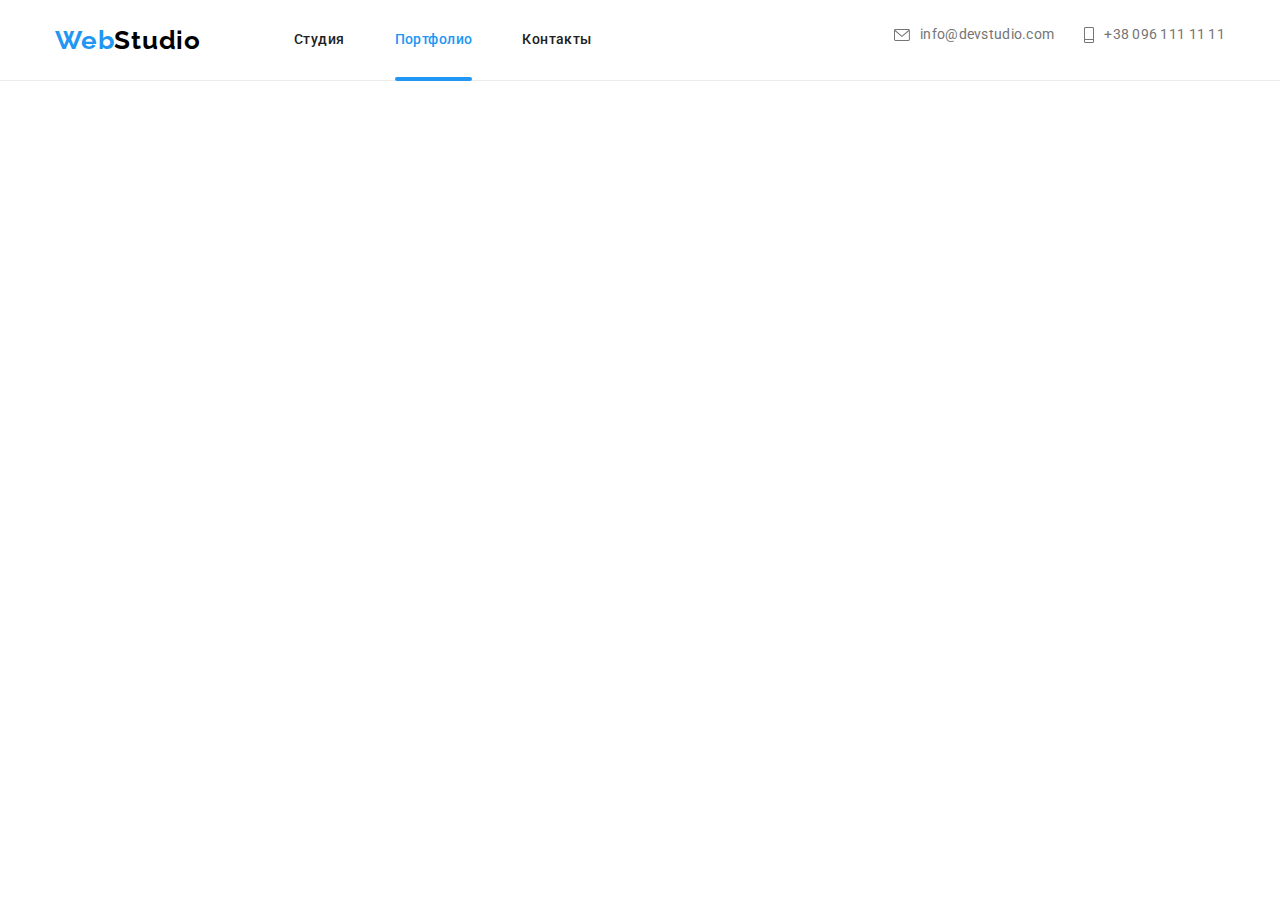
==== portfolio.html @ d338bcd3 "Домашнє завдання 8" ====
<!DOCTYPE html>
<html lang="ru">
<head>
    <meta charset="UTF-8">
    <meta http-equiv="X-UA-Compatible" content="IE=edge">
    <meta name="viewport" content="width=device-width, initial-scale=1.0">
    <title>Document</title>
    <link rel="preconnect" href="https://fonts.googleapis.com">
    <link rel="preconnect" href="https://fonts.gstatic.com" crossorigin>
    <link href="https://fonts.googleapis.com/css2?family=Raleway:wght@700&family=Roboto:wght@500;700;900&display=swap"
        rel="stylesheet">
    <link rel="stylesheet" href="https://cdn.jsdelivr.net/npm/modern-normalize@1.1.0/modern-normalize.min.css">
    <link rel="stylesheet" href="./css/main.min.css">
</head>

<body>
    <header class="site-header">
        <div class="site-header__container container">
                <a href="./index.html" class="logo link" lang="en"><span class="web-logo">Web</span>Studio</a>

                <button class="menu-button" js-open-menu>
                    <svg class="menu-button__icon">
                        <use href="./images/icons.svg#icon-menu-burger"></use>
                    </svg>
                </button>
                
                <nav>
                    <ul class="site-nav list">
                        <li class="site-nav__item"><a class="site-nav__link link" href="./index.html">Студия</a></li>
                        <li class="site-nav__item"><a class="site-nav__link link site-nav__link--current" href="./portfolio.html">Портфолио</a></li>
                        <li class="site-nav__item"><a class="site-nav__link link" href="">Контакты</a></li>
                    </ul>
                </nav>
                
                <ul class="site-contact list">
                    <li class="site-contact__item">
                        <a class="site-contact__link link" href="mailto:">
                            <svg class="site-contact__icon">
                                <use href="./images/icons.svg#icon-mail"></use>
                            </svg>
                            info@devstudio.com
                        </a>
                    </li>
                    <li class="site-contact__item">
                        <a class="site-contact__link link" href="tel:">
                            <svg class="site-contact__icon icon-phone">
                                <use href="./images/icons.svg#icon-phone"></use>
                            </svg>
                            +38 096 111 11 11
                        </a>
                    </li>
                </ul>
        </div>

        <div class="mobile-menu" js-menu-container>
            <div class="mobile-menu__container container">
                <button class="mobile-menu__btn" js-close-menu>
                    <svg class="mobile-menu__btn-icon">
                        <use href="./images/icons.svg#icon-cross"></use>
                    </svg>
                </button>

                <ul class="list mobile-menu__nav">
                    <li class="item mobile-menu__nav-item"><a class="link mobile-menu__nav-link" href="./index.html">Студія</a></li>
                    <li class="item mobile-menu__nav-item"><a class="link mobile-menu__nav-link" href="./portfolio.html">Портфоліо</a></li>
                    <li class="item mobile-menu__nav-item"><a class="link mobile-menu__nav-link" href="">Контакти</a></li>
                </ul>

                <ul class="list mobile-menu__contact">
                    <li class="mobile-menu__contact-item"><a class="mobile-menu__contact-curent link" href="tel:+38 096 111 11 11">+38 096 111 11 11</a></li>
                    <li class="mobile-menu__contact-item"><a class="mobile-menu__contact-link link" href="mailto:info@devstudio.com">info@devstudio.com</a></li>
                </ul>

                <ul class="social-list list">
                    <li class="social-list__item"><a class="link social-list__link" href="">Instagram</a></li>
                    <li class="social-list__item"><a class="link social-list__link" href="">Twitter</a></li>
                    <li class="social-list__item"><a class="link social-list__link" href="">Facebook</a></li>
                    <li class="social-list__item"><a class="link social-list__link" href="">Linkedin</a></li>
                </ul>
            </div>
        </div>
    </header>

    <!-- <main>
        <section class="portfolio">
            <div class="container">
                <h1 hidden>Портфолио</h1>
    
                <ul class="filter portfolio__filter list">
                    <li class="filter__item"><button class="filter__button filter--current">Все</button></li>
    
                    <li class="filter__item"><button class="filter__button">Веб-сайт</button></li>
    
                    <li class="filter__item"><button class="filter__button">Приложение</button></li>
    
                    <li class="filter__item"><button class="filter__button">Дизайн</button></li>
    
                    <li class="filter__item"><button class="filter__button">Маркетинг</button></li>
                </ul>
    
                <ul class="card-set list">
                    <li class="card-set__item">
                        <a class="card-set__link link" href="">
                            <div class="hidden-content">
                                <img class="card-set__image" src="./images/portfolio-website-img.jpg" alt="ноутбук" width="370">
                                <div class="overlay-content">
                                    <p class="hidden-content__text">Ресурс предлагает комплексные предложения с разным уровнем функционала и сервисов. Все это позволит посетителю получить исчерпывающие сведения о компании или частном лице.</p>
                                </div>
                            </div>
                        
                            <div class="portfolio__container">
                                <h2 class="card-set__title">Технокряк<span lang="en"></span></h2>
        
                                <p class="card-set__description">Веб-сайт</p>
                            </div>
                        </a>
                    </li>
    
                    <li class="card-set__item">
                        <a class="card-set__link link" href="">
                            <div class="hidden-content">
                                <img class="card-set__image" src="./images/portfolio-poster-img.jpg" alt="баскетбольный постер" width="370">
                                <div class="overlay-content">
                                    <p class="hidden-content__text">Ресурс предлагает комплексные предложения с разным уровнем функционала и сервисов. Все это позволит посетителю получить исчерпывающие сведения о компании или частном лице.</p>
                                </div>
                            </div>
                        
                            <div class="portfolio__container">
                                <h2 class="card-set__title">Постер <span lang="en">New Orlean vs Golden Star</span></h2>
        
                                <p class="card-set__description">Дизайн</p>
                            </div>
                        </a>
                    </li>
    
                    <li class="card-set__item">
                        <a class="card-set__link link" href="">
                            <div class="hidden-content">
                                <img class="card-set__image" src="./images/portfolio-fishposter-img.jpg" alt="рыбный постер" width="370">
                                <div class="overlay-content">
                                    <p class="hidden-content__text">Ресурс предлагает комплексные предложения с разным уровнем функционала и сервисов. Все это позволит посетителю получить исчерпывающие сведения о компании или частном лице.</p>
                                </div>
                            </div>
                        
                            <div class="portfolio__container">
                                <h2 class="card-set__title">Ресторан <span lang="en">Seafood</span></h2>
        
                                <p class="card-set__description">Приложение</p>
                            </div>
                        </a>
                    </li>
    
                    <li class="card-set__item">
                        <a class="card-set__link link" href="">
                            <div class="hidden-content">
                                <img class="card-set__image" src="./images/portfolio-earphones-img.jpg" alt="наушники" width="370">
                                <div class="overlay-content">
                                    <p class="hidden-content__text">Ресурс предлагает комплексные предложения с разным уровнем функционала и сервисов. Все это позволит посетителю получить исчерпывающие сведения о компании или частном лице.</p>
                                </div>
                            </div>
                        
                            <div class="portfolio__container">
                                <h2 class="card-set__title">Проект <span lang="en">Prime</span></h2>
        
                                <p class="card-set__description">Маркетинг</p>
                            </div>
                        </a>
                    </li>
    
                    <li class="card-set__item">
                        <a class="card-set__link link" href="">
                            <div class="hidden-content">
                                <img class="card-set__image" src="./images/portfolio-box-img.jpg" alt="коробки" width="370">
                                <div class="overlay-content">
                                    <p class="hidden-content__text">Ресурс предлагает комплексные предложения с разным уровнем функционала и сервисов. Все это позволит посетителю получить исчерпывающие сведения о компании или частном лице.</p>
                                </div>
                            </div>
                        
                            <div class="portfolio__container">
                                <h2 class="card-set__title">Проект <span lang="en">Boxes</span></h2>
        
                                <p class="card-set__description">Приложение</p>
                            </div>
                        </a>
                    </li>
    
                    <li class="card-set__item">
                        <a class="card-set__link link" href="">
                            <div class="hidden-content">
                                <img class="card-set__image" src="./images/portfolio-website-pc-img.jpg" alt="персональный компьютер" width="370">
                                <div class="overlay-content">
                                    <p class="hidden-content__text">Ресурс предлагает комплексные предложения с разным уровнем функционала и сервисов. Все это позволит посетителю получить исчерпывающие сведения о компании или частном лице.</p>
                                </div>
                            </div>
                        
                            <div class="portfolio__container">
                                <h2 class="card-set__title"><span lang="en">Inspiration has no Borders</span></h2>
        
                                <p class="card-set__description">Веб-сайт</p>
                            </div>
                        </a>
                    </li>
    
                    <li class="card-set__item">
                        <a class="card-set__link link" href="">
                            <div class="hidden-content">
                                <img class="card-set__image" src="./images/portfolio-magazine-img.jpg" alt="журнал" width="370">
                                <div class="overlay-content">
                                    <p class="hidden-content__text">Ресурс предлагает комплексные предложения с разным уровнем функционала и сервисов. Все это позволит посетителю получить исчерпывающие сведения о компании или частном лице.</p>
                                </div>
                            </div>
                        
                            <div class="portfolio__container">
                                <h2 class="card-set__title">Издание <span lang="en">Limited Edition</span></h2>
        
                                <p class="card-set__description">Дизайн</p>
                            </div>
                        </a>
                    </li>
    
                    <li class="card-set__item">
                        <a class="card-set__link link" href="">
                            <div class="hidden-content">
                                <img class="card-set__image" src="./images/portfolio-tag-img.jpg" alt="бирка" width="370">
                                <div class="overlay-content">
                                    <p class="hidden-content__text">Ресурс предлагает комплексные предложения с разным уровнем функционала и сервисов. Все это позволит посетителю получить исчерпывающие сведения о компании или частном лице.</p>
                                </div>
                            </div>
                        
                            <div class="portfolio__container">
                                <h2 class="card-set__title">Технокряк<span lang="en"></span></h2>
        
                                <p class="card-set__description">Маркетингт</p>
                            </div>
                        </a>
                    </li>
                    <li class="card-set__item">
                        <a class="card-set__link link" href="">
                            <div class="hidden-content">
                                <img class="card-set__image" src="./images/portfolio-laptop-img.jpg" alt="ноутбук" width="370">
                                <div class="overlay-content">
                                    <p class="hidden-content__text">Ресурс предлагает комплексные предложения с разным уровнем функционала и сервисов. Все это позволит посетителю получить исчерпывающие сведения о компании или частном лице.</p>
                                </div>
                            </div>
                        
                            <div class="portfolio__container">
                                <h2 class="card-set__title">Технокряк<span lang="en"></span></h2>
        
                                <p class="card-set__description">Приложение</p>
                            </div>
                        </a>
                    </li>
                </ul>
            </div>
        </section>
    </main> -->

    <!-- <footer class="site-footer">
        <div class="container">
            <div class="address-container">
                <a href="index.html" class="logo link" lang="en"><span class="web-logo">Web</span>Studio</a>
                
                <address>
                    <p class="address-container__text">г. Киев, пр-т Леси Украинки, 26</p>
                    <ul class="list">
                        <li class="address-container__item item"><a class="address-container__link link" href="mailto:" lang="en">info@example.com</a></li>
                        <li class="address-container__item item"><a class="address-container__link link" href="tel:">+38 099 111 11 11</a></li>
                    </ul>
                </address>
            </div>

            <div class="social-container">
                <p class="social-container__text">Присоединяйтесь</p>

                <ul class="social-container__list list">
                    <li class="social-container__item">
                        <a href="" class="social-container__link">
                            <svg class="social-container__icon">
                                <use href="./images/icons.svg#icon-instagram"></use>
                            </svg>
                        </a>
                    </li>

                    <li class="social-container__item">
                        <a href="" class="social-container__link">
                            <svg class="social-container__icon">
                                <use href="./images/icons.svg#icon-twitter"></use>
                            </svg>
                        </a>
                    </li>

                    <li class="social-container__item">
                        <a href="" class="social-container__link">
                            <svg class="social-container__icon">
                                <use href="./images/icons.svg#icon-facebook"></use>
                            </svg>
                        </a>
                    </li>

                    <li class="social-container__item">
                        <a href="" class="social-container__link">
                            <svg class="social-container__icon">
                                <use href="./images/icons.svg#icon-linkedin"></use>
                            </svg>
                        </a>
                    </li>
                </ul>
            </div>

            <div class="subscribe">
                <p class="subscribe__text">Подпишитесь на рассылку</p>

                <form class="subscribe__form">
                    <input class="subscribe__field input-field" type="email" placeholder="E-mail">

                    <button type="submit" class="subscribe__button btn">
                        Подпишитесь
                    </button>
                </form>
            </div>
        </div>
    </footer> -->

    <script src="./js/mobile-menu.js"></script>
</body>
</html>
---- css/main.min.css ----
:root{--primery-text-color: #212121;--secondary-text-color: #ffffff;--accent-color: #2196f3;--secondary-accent-color: #188ce8;--logo-black-color: #000000;--header-border-color: #ececec;--secondary-bg-color: #2f303a;--contact-color: #757575;--footer-contact-color: rgba(255, 255, 255, 0.6);--elements-bg-color: rgba(255, 255, 255, 0.1);--input-border-color: rgba(255, 255, 255, 0.3);--backdrop-color: rgba(0, 0, 0, 0.2);--button-border-color: rgba(0, 0, 0, 0.1);--modal-input-border-color: rgba(33, 33, 33, 0.2);--secondary-section-bg-color: #f5f4fa;--semi-transparent-bg: rgba(47, 48, 58, 0.8);--hidden-content-bg-color: rgba(33, 150, 243, 0.9);--icon-color: #afb1b8}body{box-sizing:border-box;font-size:14px;line-height:1.14;font-family:"Roboto",sans-serif;color:var(--primery-text-color)}h1,h2,h3,h4,h5,h6,p,ul,li{margin:0;padding:0}.list{list-style-type:none}.link{text-decoration:none}.container{width:480px;margin:0 auto;padding-right:15px;padding-left:15px}@media screen and (max-width: 479px){.container{width:100%}}@media screen and (min-width: 768px){.container{width:768px}}@media screen and (min-width: 1200px){.container{width:1200px}}.btn{display:block;padding:10px 32px;font-family:"Robot",sans-serif;font-weight:700;color:var(--secondary-text-color);font-size:16px;line-height:1.87;letter-spacing:.06em;background-color:var(--accent-color);border:none;border-radius:4px;cursor:pointer}.btn:hover,.btn:focus{background-color:var(--secondary-accent-color);box-shadow:0px 4px 4px var(--elements-bg-color)}.mobile-menu{position:fixed;top:0;left:0;z-index:100;width:100%;height:100%;background-color:var(--secondary-text-color);opacity:0;visibility:none;pointer-events:none;transition:opacity 250ms cubic-bezier(0.4, 0, 0.2, 1),visibility 250ms cubic-bezier(0.4, 0, 0.2, 1)}.mobile-menu.is-open{opacity:1;visibility:visible;pointer-events:auto}.mobile-menu__container{width:480px;position:relative}@media screen and (max-width: 479px){.mobile-menu__container{width:100%}}.mobile-menu__nav{margin-left:25px;padding-top:48px}.mobile-menu__nav-item:not(:last-child){margin-bottom:32px}.mobile-menu__contact{margin-top:auto;margin-left:25px;margin-bottom:64px}.mobile-menu__contact-item:first-child{margin-bottom:32px;font-size:34px;line-height:1.17}.mobile-menu__contact-curent{color:var(--accent-color)}.mobile-menu__contact-link{color:var(--contact-color);font-size:28px;line-height:1.17}.mobile-menu__btn{position:absolute;top:10px;right:15px;margin-left:auto;border:none;background-color:rgba(0,0,0,0);padding:0;line-height:0}.mobile-menu__btn-icon{width:40px;height:40px}.mobile-menu__btn-icon:hover,.mobile-menu__btn-icon:focus{fill:var(--accent-color)}@media screen and (min-width: 768px){.mobile-menu{display:none}}.mobile-menu__nav{margin-bottom:302px}.mobile-menu__nav-link{display:inline-block;color:var(--primery-text-color)}.mobile-menu__nav-link{font-size:40px;line-height:1.17}.mobile-menu__nav-link:hover,.mobile-menu__nav-link:focus{color:var(--accent-color)}.social-list{display:flex;margin-left:25px}.social-list__item:not(:last-of-type){padding-right:10px;border-right:1px solid var(--modal-input-border-color)}.social-list__item:not(:first-of-type){padding-left:10px}.social-list__link{color:var(--accent-color);font-size:18px;line-height:1.22}.site-header{border-bottom:solid 1px var(--header-border-color);position:relative}.site-header__container{display:flex;align-items:center}.menu-button{margin-left:auto;border:none;background-color:rgba(0,0,0,0);padding:0;line-height:0}.menu-button__icon{width:40px;height:40px}@media screen and (min-width: 768px){.menu-button{display:none}}.logo{margin-right:88px;padding-top:24px;padding-bottom:24px;font-family:"Raleway",sans-serif;color:var(--logo-black-color);font-weight:700;font-size:26px;line-height:1.19;letter-spacing:.03em}.web-logo{color:var(--accent-color)}@media screen and (min-width: 1200px){.logo{margin-right:93px}}.site-nav{display:none}@media screen and (min-width: 768px){.site-nav{display:flex}.site-nav__link{position:relative;display:inline-block;padding-top:32px;padding-bottom:32px;color:var(--primery-text-color);font-weight:500;font-size:14px;line-height:1.14;letter-spacing:.03em;transition:color 250ms cubic-bezier(0.4, 0, 0.2, 1)}.site-nav__item:not(:last-child){margin-right:50px}.site-nav__link:hover,.site-nav__link:focus{color:var(--accent-color)}.site-nav__link--current{color:var(--accent-color)}.site-nav__link--current::after{content:"";position:absolute;bottom:-1px;display:block;width:100%;height:4px;background-color:var(--accent-color);border-radius:4px}}.site-contact{display:none}@media screen and (min-width: 768px){.site-contact{display:block;margin-left:auto}.site-contact__item:not(:last-child){margin-bottom:10px}.site-contact__link{display:flex;align-items:center;color:var(--contact-color);font-size:12px;line-height:1.17;letter-spacing:.02em;transition:color 250ms cubic-bezier(0.4, 0, 0.2, 1)}.site-contact__link:hover,.site-contact__link:focus{color:var(--accent-color)}.site-contact__icon{width:14px;height:10px;fill:currentColor;margin-right:10px}.icon-phone{width:10px;height:14px}}@media screen and (min-width: 1200px){.site-contact{display:flex}.site-contact__item:not(:last-child){margin-right:30px}.site-contact__link{font-size:14px;line-height:1.14}.site-contact__icon{width:16px;height:12px}.icon-phone{width:10px;height:16px}}.hero{padding-top:178px;padding-bottom:178px;background-image:linear-gradient(rgba(47, 48, 58, 0.4), rgba(47, 48, 58, 0.4)),url(../images/mobile-hero-img.jpg);background-size:cover;background-repeat:no-repeat;background-color:var(--secondary-bg-color)}.hero__title{margin-bottom:30px;color:var(--secondary-text-color);font-weight:900;font-size:26px;line-height:1.61;letter-spacing:.06em;text-align:center;text-transform:uppercase}.hero__button{margin-right:auto;margin-left:auto}@media(min-device-pixel-ratio: 2),(-webkit-min-device-pixel-ratio: 2),(min-resolution: 192dpi),(min-resolution: 2dppx){.hero{background-image:linear-gradient(rgba(47, 48, 58, 0.4), rgba(47, 48, 58, 0.4)),url(../images/mobile-hero-img@2x.jpg)}}@media screen and (min-width: 768px){.hero{background-image:linear-gradient(rgba(47, 48, 58, 0.4), rgba(47, 48, 58, 0.4)),url(../images/tablet-hero-img.jpg)}}@media screen and (min-width: 768px)and (min-device-pixel-ratio: 2),screen and (min-width: 768px)and (-webkit-min-device-pixel-ratio: 2),screen and (min-width: 768px)and (min-resolution: 192dpi),screen and (min-width: 768px)and (min-resolution: 2dppx){.hero{background-image:linear-gradient(rgba(47, 48, 58, 0.4), rgba(47, 48, 58, 0.4)),url(../images/tablet-hero-img@2x.jpg)}}@media screen and (min-width: 1200px){.hero{background-image:linear-gradient(rgba(47, 48, 58, 0.4), rgba(47, 48, 58, 0.4)),url(../images/desktop-hero-img.jpg)}}@media screen and (min-width: 1200px)and (min-device-pixel-ratio: 2),screen and (min-width: 1200px)and (-webkit-min-device-pixel-ratio: 2),screen and (min-width: 1200px)and (min-resolution: 192dpi),screen and (min-width: 1200px)and (min-resolution: 2dppx){.hero{background-image:linear-gradient(rgba(47, 48, 58, 0.4), rgba(47, 48, 58, 0.4)),url(../images/desktop-hero-img@2x.jpg)}}.features{padding-top:94px}.features__icon-box{display:flex;justify-content:center;align-items:center;width:100%;height:120px;margin-bottom:30px;background-color:var(--secondary-section-bg-color);border-radius:4px}.features__icon{width:70px;height:70px}.features__title{margin-bottom:10px;text-align:center;font-weight:700;line-height:1.14;letter-spacing:.03em;text-transform:uppercase}.features__describe{color:var(--contact-color);line-height:1.71;letter-spacing:.03em}@media screen and (min-width: 768px){.features__list{display:flex;flex-wrap:wrap}.features__icon-box{width:354px}.features__item{width:354px}.features__item:not(:nth-child(2n)){margin-right:30px}.features__title{text-align:start}}@media screen and (min-width: 1200px){.features__icon-box{width:270px}.features__item:not(:last-child){margin-right:30px}.features__item{width:270px}}.occupation{display:none}@media screen and (min-width: 1200px){.occupation{display:block;padding-top:94px;padding-bottom:94px}.occupation__title{margin-bottom:50px;font-weight:700;font-size:36px;line-height:1.16;text-align:center;letter-spacing:.03em}.occupation__list{display:flex}.occupation__item{position:relative;min-width:370px;background-color:var(--secondary-section-bg-color)}.occupation__item:not(:last-of-type){margin-right:30px}.occupation__item::before{content:"";position:absolute;bottom:0;right:0;width:100%;height:70px;background-color:var(--semi-transparent-bg)}.occupation__image{display:block}.occupation__subtitle{position:absolute;left:83px;bottom:27px;color:var(--secondary-text-color);font-weight:700;font-size:14px;line-height:1.14;letter-spacing:.03em;text-transform:uppercase}}.team{padding-top:94px;padding-bottom:94px;background-color:var(--secondary-section-bg-color)}.team__title{margin-bottom:50px;font-weight:700;font-size:36px;line-height:1.16;text-align:center;letter-spacing:.03em}.team__list{display:flex}.team__item{background-color:var(--secondary-text-color);box-shadow:0px 1px 3px rgba(0,0,0,.12),0px 1px 1px rgba(0,0,0,.14),0px 2px 1px rgba(0,0,0,.2);border-radius:0px 0px 4px 4px}.team__item:not(:last-of-type){margin-right:30px}.team__name{margin-top:30px;margin-bottom:10px;font-weight:500;font-size:16px;line-height:1.18;text-align:center;letter-spacing:.03em}.team__role{margin-bottom:16px;color:var(--contact-color);font-size:16px;line-height:1.18;text-align:center;letter-spacing:.03em}.team__social-list{display:flex;justify-content:center;margin-bottom:30px}.team__social:not(:last-of-type){margin-right:10px}.team__social-link{position:relative;display:inline-block;width:44px;height:44px;color:var(--icon-color);border-radius:50%;transition:color 250ms cubic-bezier(0.4, 0, 0.2, 1),background-color 250ms cubic-bezier(0.4, 0, 0.2, 1)}.team__social-link:hover,.team__social-link:focus{color:var(--secondary-text-color);background-color:var(--accent-color)}.team__social-icon{position:absolute;top:50%;left:50%;transform:translate(-50%, -50%);width:20px;height:20px;fill:currentColor}.customers{padding-top:94px;padding-bottom:94px}.customers__title{margin-bottom:50px;font-weight:700;font-size:36px;line-height:1.16;text-align:center;letter-spacing:.03em}.customers__list{display:flex;justify-content:space-between}.customers__link{position:relative;display:block;width:170px;height:92px;color:var(--icon-color);border:1px solid currentColor;border-radius:4px;transition:color 250ms cubic-bezier(0.4, 0, 0.2, 1)}.customers__link:hover,.customers__link:focus{color:var(--accent-color)}.customers__icon{position:absolute;top:50%;left:50%;transform:translate(-50%, -50%);width:106px;height:62px;fill:currentColor}.portfolio{padding-top:94px;padding-bottom:94px}.filter{display:flex;justify-content:center;margin-bottom:50px}.filter__item:not(:last-of-type){margin-right:8px}.filter__button{display:block;padding:6px 22px;font-family:inherit;font-weight:500;font-size:16px;line-height:1.62;letter-spacing:.03em;background-color:var(--secondary-section-bg-color);border:none;border-radius:4px;cursor:pointer}.filter__button:hover{color:var(--secondary-text-color);background-color:var(--accent-color);box-shadow:0px 3px 1px rgba(0,0,0,.1),0px 1px 2px rgba(0,0,0,.08),0px 2px 2px rgba(0,0,0,.12)}.filter--current{color:var(--secondary-text-color);background-color:var(--accent-color)}.card-set{display:flex;flex-wrap:wrap}.card-set__item{margin-top:30px;margin-left:30px}.card-set__item:nth-of-type(3n + 1){margin-left:0}.card-set__item:nth-of-type(-n + 3){margin-top:0}.card-set__link{display:block;color:var(--primery-text-color);transition:box-shadow 250ms cubic-bezier(0.4, 0, 0.2, 1)}.card-set__link:hover,.card-set__link:focus{box-shadow:0px 1px 1px rgba(0,0,0,.12),0px 4px 4px rgba(0,0,0,.06),1px 4px 6px rgba(0,0,0,.16)}.card-set__link:hover .overlay-content{transform:translateY(0)}.hidden-content{position:relative;overflow:hidden}.overlay-content{position:absolute;top:0;left:0;width:100%;height:100%;transform:translateY(101%);transition:transform 250ms cubic-bezier(0.4, 0, 0.2, 1);background-color:var(--hidden-content-bg-color)}.hidden-content__text{position:absolute;top:63px;right:24px;bottom:63px;left:24px;color:var(--secondary-text-color);font-size:18px;line-height:1.55;letter-spacing:.03em}.portfolio__container{padding:20px 24px;border-right:1px solid #eee;border-bottom:1px solid #eee;border-left:1px solid #eee}.card-set__title{margin-bottom:4px;font-weight:700;font-size:18px;line-height:2;letter-spacing:.06em}.card-set__description{color:var(--contact-color);font-size:16px;line-height:1.87;letter-spacing:.03em}.site-footer{color:var(--secondary-text-color);background-color:var(--secondary-bg-color)}.site-footer>.container{display:flex;align-items:baseline;padding-top:60px;padding-bottom:60px}.site-footer .logo{display:block;padding:0;margin-right:0;margin-bottom:20px;color:var(--secondary-text-color)}.address-container__text{margin-bottom:9px;font-style:normal;font-size:14px;line-height:1.71;letter-spacing:.03em}.address-container__link{font-style:normal;color:var(--footer-contact-color);font-size:14px;line-height:1.71;letter-spacing:.03em;transition:color 250ms cubic-bezier(0.4, 0, 0.2, 1)}.address-container__link:hover,.address-container__link:focus{color:var(--accent-color)}.address-container__item:first-of-type{margin-bottom:9px}.social-container{margin-left:70px}.social-container__text{margin-bottom:20px;font-weight:700;font-size:14px;line-height:1.14;letter-spacing:.03em;text-transform:uppercase}.social-container__list{display:flex}.social-container__item:not(:last-of-type){margin-right:10px}.social-container__link{display:block;width:44px;height:44px;position:relative;color:var(--secondary-text-color);background-color:var(--elements-bg-color);border-radius:50%;transition:background-color 250ms cubic-bezier(0.4, 0, 0.2, 1)}.social-container__link:hover,.social-container__link:focus{background-color:var(--accent-color)}.social-container__icon{position:absolute;top:50%;left:50%;transform:translate(-50%, -50%);width:20px;height:20px;fill:currentColor}.subscribe{margin-left:auto}.subscribe__form{display:flex}.input-field{outline:none;border:solid 1px var(--modal-input-border-color);border-radius:4px;background-color:inherit;transition:border 250ms cubic-bezier(0.4, 0, 0.2, 1)}.input-field:focus{border:1px solid var(--accent-color)}.subscribe__field{width:358px;height:50px;margin-right:12px;padding-left:16px;color:var(--secondary-text-color);border:solid 1px var(--input-border-color)}.subscribe__text{margin-bottom:20px;font-weight:700;font-size:14px;line-height:1.14;letter-spacing:.03em;text-transform:uppercase}.backdrop{position:fixed;top:0;right:0;width:100%;height:100%;opacity:1;background-color:var(--backdrop-color);transition:opacity 250ms cubic-bezier(0.4, 0, 0.2, 1)}.is-hidden{opacity:0;pointer-events:none;transition:opacity 250ms cubic-bezier(0.4, 0, 0.2, 1)}.backdrop.is-hidden .modal{transform:scale(1.2) translate(-50%, -50%)}.modal{position:absolute;top:50%;left:50%;transform:scale(1) translate(-50%, -50%);padding:40px;width:450px;height:609px;background-color:var(--secondary-text-color);border-radius:4px;box-shadow:0px 1px 3px rgba(0,0,0,.12),0px 1px 1px rgba(0,0,0,.14),0px 2px 1px rgba(0,0,0,.2);transition:transform 250ms cubic-bezier(0.4, 0, 0.2, 1);transform-origin:top left}.modal__button{position:absolute;top:8px;right:8px;display:flex;justify-content:center;align-items:center;width:30px;height:30px;background-color:inherit;border:1px solid var(--button-border-color);border-radius:50%;cursor:pointer;transition:color 250ms cubic-bezier(0.4, 0, 0.2, 1)}.modal__button:hover,.modal__button:focus{color:var(--accent-color)}.modal__button-icon{width:11px;height:11px;fill:currentColor}@media screen and (max-width: 479px){.modal{width:95vw}}@media screen and (min-width: 1200px){.modal{width:528px;height:581px}}.order{display:flex;flex-direction:column;color:var(--contact-color)}.order__text{margin-bottom:12px;color:var(--primery-text-color);font-weight:700;font-size:20px;line-height:1.15;text-align:center}.order__label{position:relative;display:flex;flex-direction:column;margin-bottom:10px}.order__field{height:40px;padding-left:42px;margin-top:4px}.order__icon{position:absolute;bottom:14px;left:15px;transition:fill 250ms cubic-bezier(0.4, 0, 0.2, 1)}.order__field:focus+.order__icon{fill:var(--accent-color)}.order__icon-name{width:12px;height:12px}.order__icon-tel{width:13px;height:13px}.order__icon-email{width:15px;height:12px}.order__comment{margin-bottom:20px}.order__comment-text{display:flex;flex-direction:column;padding:12px 16px;margin-top:4px;width:100%;height:120px;resize:none}.order__confirm{display:flex;justify-content:center;align-items:center;margin-bottom:30px;font-size:12px;line-height:1.17;letter-spacing:.03em;cursor:pointer}.confirm-check{position:absolute;width:1px;height:1px;margin:-1px;border:0;padding:0;white-space:nowrap;-webkit-clip-path:inset(100%);clip-path:inset(100%);clip:rect(0 0 0 0);overflow:hidden}.check-icon{display:inline-block;width:16px;height:15px;margin-right:7px;border:2px solid var(--primery-text-color);border-radius:4px}.confirm-check:checked+.check-icon{border-color:var(--accent-color);background-color:var(--accent-color);background-image:url(../images/icon-check.svg);background-size:contain;background-origin:border-box}.confirm-check:focus+.check-icon{border-color:var(--secondary-accent-color)}.order__confirm-link{color:var(--accent-color);transition:color 250ms cubic-bezier(0.4, 0, 0.2, 1)}.order__confirm-link:hover,.order__confirm-link:focus{color:var(--secondary-accent-color)}.order__submit{padding:10px 55px;margin-right:auto;margin-left:auto}.order__submit:hover,.order__submit:focus{box-shadow:0px 4px 4px rgba(0,0,0,.15)}@media screen and (min-width: 1200px){.order__confirm{font-size:14px;line-height:1.71}}/*# sourceMappingURL=main.min.css.map */
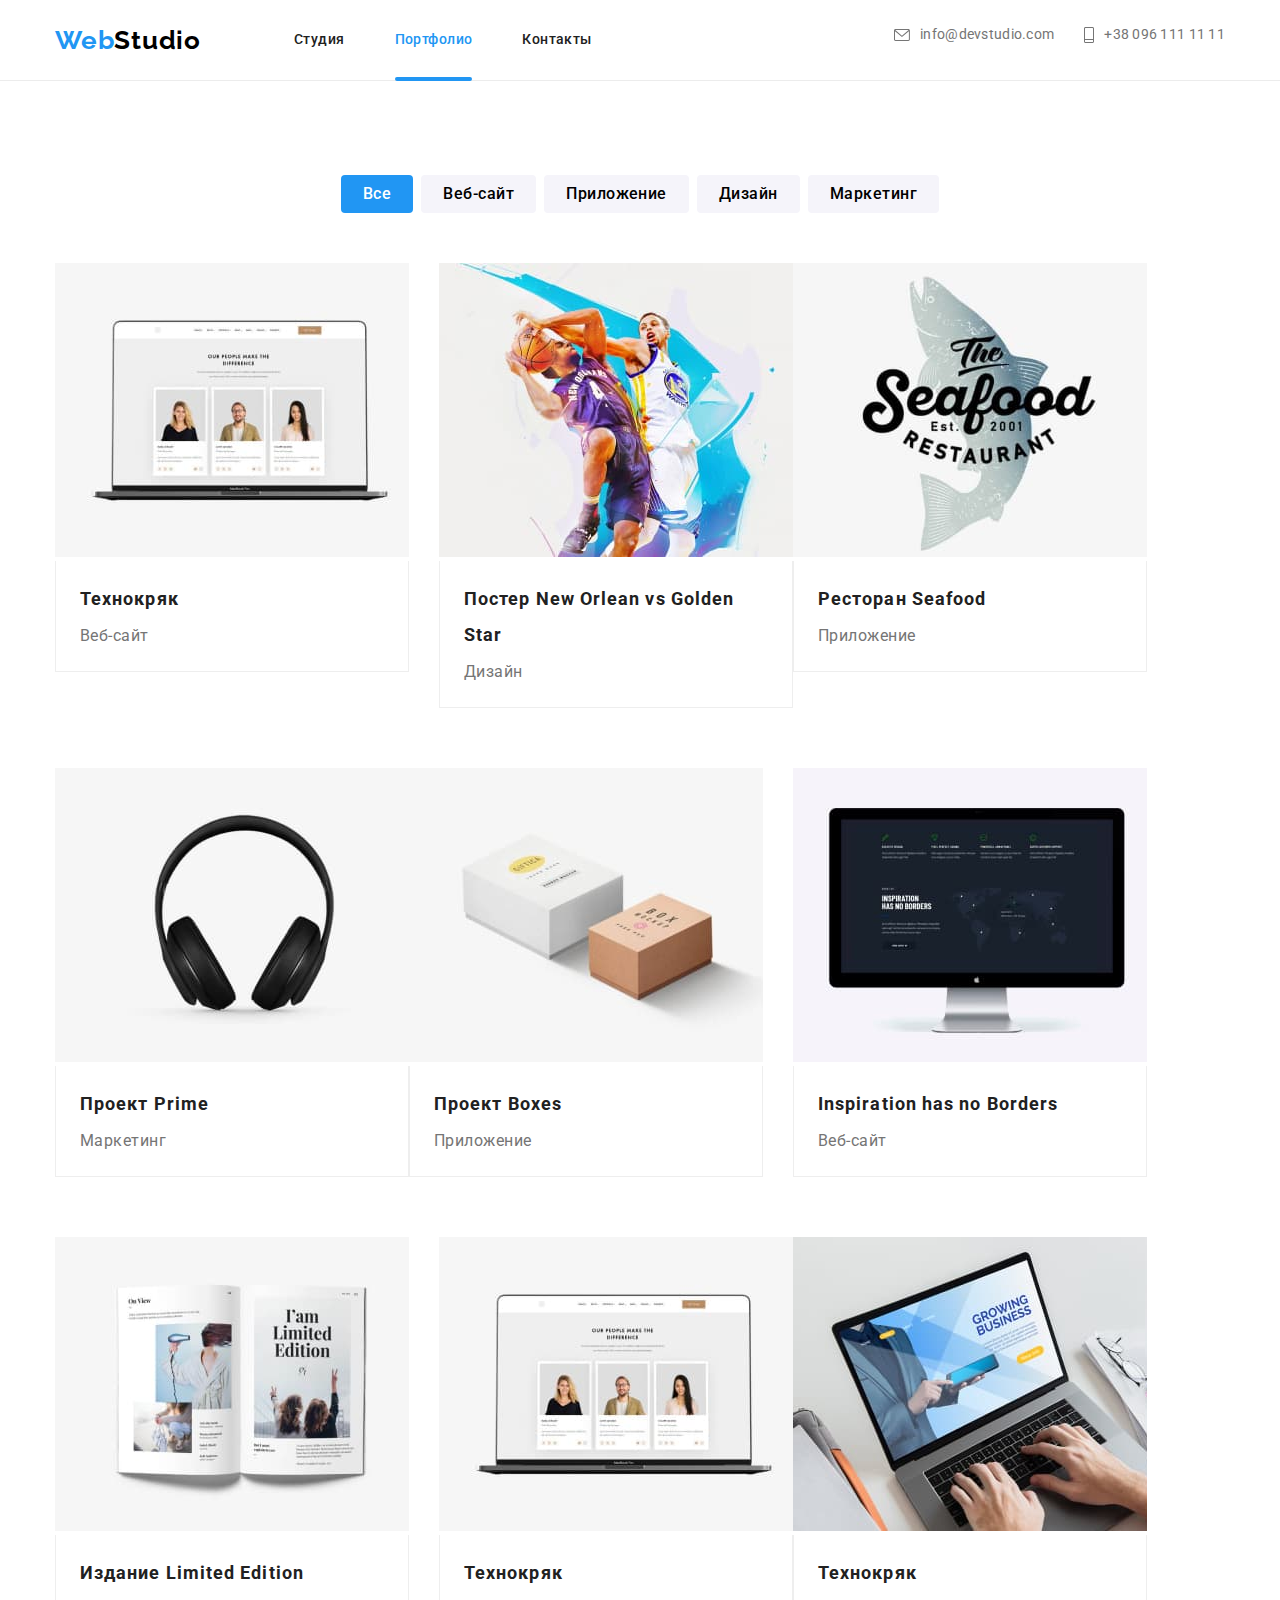
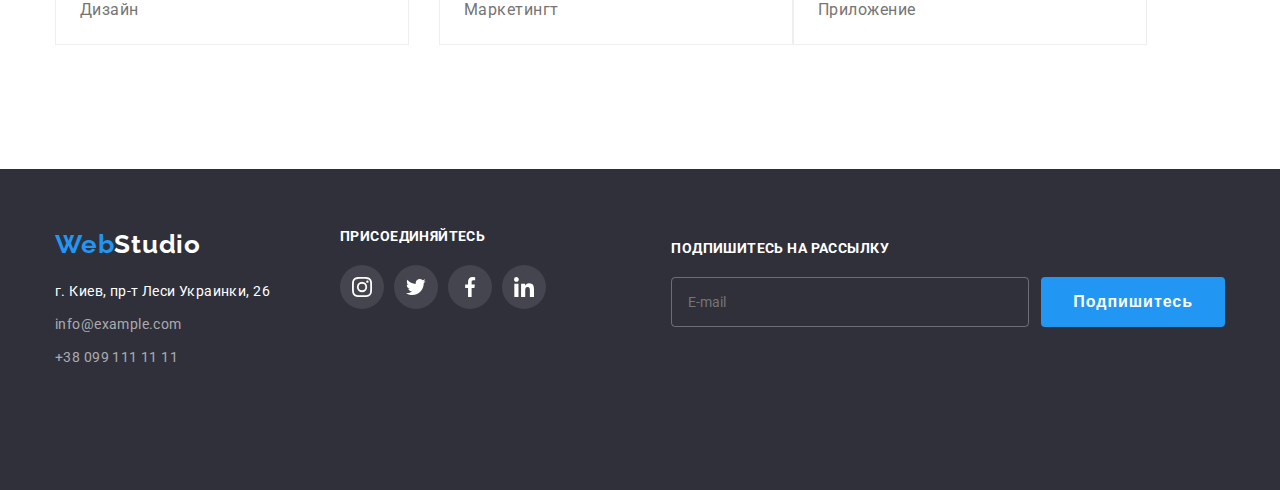
==== commit 68244134: "Домашня робота 8" ====
--- a/portfolio.html
+++ b/portfolio.html
@@ -81,7 +81,7 @@
         </div>
     </header>
 
-    <!-- <main>
+    <main>
         <section class="portfolio">
             <div class="container">
                 <h1 hidden>Портфолио</h1>
@@ -102,7 +102,16 @@
                     <li class="card-set__item">
                         <a class="card-set__link link" href="">
                             <div class="hidden-content">
-                                <img class="card-set__image" src="./images/portfolio-website-img.jpg" alt="ноутбук" width="370">
+
+                                <picture>
+                                    <source srcset="./images/desktop-portfolio-website-img.jpg 1x, ./images/desktop-portfolio-website-img@2x.jpg 2x" media="(min-width: 1200px)">
+
+                                    <source srcset="./images/tablet-portfolio-website-img.jpg 1x, ./images/tablet-portfolio-website-img@2x.jpg 2x" media="(min-width: 768px)">
+
+                                    <source srcset="./images/mobile-portfolio-website-img.jpg 1x, ./images/mobile-portfolio-website-img@2x.jpg 2x" media="(max-width: 767px)">
+
+                                    <img class="card-set__image" src="./images/portfolio-website-img.jpg" alt="ноутбук" width="370">
+                                </picture>
                                 <div class="overlay-content">
                                     <p class="hidden-content__text">Ресурс предлагает комплексные предложения с разным уровнем функционала и сервисов. Все это позволит посетителю получить исчерпывающие сведения о компании или частном лице.</p>
                                 </div>
@@ -119,7 +128,17 @@
                     <li class="card-set__item">
                         <a class="card-set__link link" href="">
                             <div class="hidden-content">
-                                <img class="card-set__image" src="./images/portfolio-poster-img.jpg" alt="баскетбольный постер" width="370">
+
+                                <picture>
+                                    <source srcset="./images/desktop-portfolio-poster-img.jpg 1x, ./images/desktop-portfolio-poster-img@2x.jpg 2x" media="(min-width: 1200px)">
+
+                                    <source srcset="./images/tablet-portfolio-poster-img.jpg 1x, ./images/tablet-portfolio-poster-img@2x.jpg 2x" media="(min-width: 768px)">
+
+                                    <source srcset="./images/mobile-portfolio-poster-img.jpg 1x, ./images/mobile-portfolio-poster-img@2x.jpg 2x" media="(max-width: 767px)">
+
+                                    <img class="card-set__image" src="./images/portfolio-poster-img.jpg" alt="баскетбольный постер" width="370">
+                                </picture>
+                                
                                 <div class="overlay-content">
                                     <p class="hidden-content__text">Ресурс предлагает комплексные предложения с разным уровнем функционала и сервисов. Все это позволит посетителю получить исчерпывающие сведения о компании или частном лице.</p>
                                 </div>
@@ -136,7 +155,17 @@
                     <li class="card-set__item">
                         <a class="card-set__link link" href="">
                             <div class="hidden-content">
-                                <img class="card-set__image" src="./images/portfolio-fishposter-img.jpg" alt="рыбный постер" width="370">
+
+                                <picture>
+                                    <source srcset="./images/desktop-portfolio-fishposter-img.jpg 1x, ./images/desktop-portfolio-fishposter-img@2x.jpg 2x" media="(min-width: 1200px)">
+
+                                    <source srcset="./images/tablet-portfolio-fishposter-img.jpg 1x, ./images/tablet-portfolio-fishposter-img@2x.jpg 2x" media="(min-width: 768px)">
+
+                                    <source srcset="./images/mobile-portfolio-fishposter-img.jpg 1x, ./images/mobile-portfolio-fishposter-img@2x.jpg 2x" media="(max-width: 767px)">
+
+                                    <img class="card-set__image" src="./images/portfolio-fishposter-img.jpg" alt="рыбный постер" width="370">
+                                </picture>
+                                
                                 <div class="overlay-content">
                                     <p class="hidden-content__text">Ресурс предлагает комплексные предложения с разным уровнем функционала и сервисов. Все это позволит посетителю получить исчерпывающие сведения о компании или частном лице.</p>
                                 </div>
@@ -153,7 +182,17 @@
                     <li class="card-set__item">
                         <a class="card-set__link link" href="">
                             <div class="hidden-content">
-                                <img class="card-set__image" src="./images/portfolio-earphones-img.jpg" alt="наушники" width="370">
+
+                                <picture>
+                                    <source srcset="./images/desktop-portfolio-earphones-img.jpg 1x, ./images/desktop-portfolio-earphones-img@2x.jpg 2x" media="(min-width: 1200px)">
+
+                                    <source srcset="./images/tablet-portfolio-earphones-img.jpg 1x, ./images/tablet-portfolio-earphones-img@2x.jpg 2x" media="(min-width: 768px)">
+
+                                    <source srcset="./images/mobile-portfolio-earphones-img.jpg 1x, ./images/mobile-portfolio-earphones-img@2x.jpg 2x" media="(max-width: 767px)">
+
+                                    <img class="card-set__image" src="./images/portfolio-earphones-img.jpg" alt="наушники" width="370">
+                                </picture>
+                                
                                 <div class="overlay-content">
                                     <p class="hidden-content__text">Ресурс предлагает комплексные предложения с разным уровнем функционала и сервисов. Все это позволит посетителю получить исчерпывающие сведения о компании или частном лице.</p>
                                 </div>
@@ -170,7 +209,17 @@
                     <li class="card-set__item">
                         <a class="card-set__link link" href="">
                             <div class="hidden-content">
-                                <img class="card-set__image" src="./images/portfolio-box-img.jpg" alt="коробки" width="370">
+
+                                <picture>
+                                    <source srcset="./images/desktop-portfolio-box-img.jpg 1x, ./images/desktop-portfolio-box-img@2x.jpg 2x" media="(min-width: 1200px)">
+
+                                    <source srcset="./images/tablet-portfolio-box-img.jpg 1x, ./images/tablet-portfolio-box-img@2x.jpg 2x" media="(min-width: 768px)">
+
+                                    <source srcset="./images/mobile-portfolio-box-img.jpg 1x, ./images/mobile-portfolio-box-img@2x.jpg 2x" media="(max-width: 767px)">
+
+                                    <img class="card-set__image" src="./images/portfolio-box-img.jpg" alt="коробки" width="370">
+                                </picture>
+                                
                                 <div class="overlay-content">
                                     <p class="hidden-content__text">Ресурс предлагает комплексные предложения с разным уровнем функционала и сервисов. Все это позволит посетителю получить исчерпывающие сведения о компании или частном лице.</p>
                                 </div>
@@ -187,7 +236,17 @@
                     <li class="card-set__item">
                         <a class="card-set__link link" href="">
                             <div class="hidden-content">
-                                <img class="card-set__image" src="./images/portfolio-website-pc-img.jpg" alt="персональный компьютер" width="370">
+
+                                <picture>
+                                    <source srcset="./images/desktop-portfolio-website-pc-img.jpg 1x, ./images/desktop-portfolio-website-pc-img@2x.jpg 2x" media="(min-width: 1200px)">
+
+                                    <source srcset="./images/tablet-portfolio-website-pc-img.jpg 1x, ./images/tablet-portfolio-website-pc-img@2x.jpg 2x" media="(min-width: 768px)">
+
+                                    <source srcset="./images/mobile-portfolio-website-pc-img.jpg 1x, ./images/mobile-portfolio-website-pc-img@2x.jpg 2x" media="(max-width: 767px)">
+
+                                    <img class="card-set__image" src="./images/portfolio-website-pc-img.jpg" alt="персональный компьютер" width="370">
+                                </picture>
+                                
                                 <div class="overlay-content">
                                     <p class="hidden-content__text">Ресурс предлагает комплексные предложения с разным уровнем функционала и сервисов. Все это позволит посетителю получить исчерпывающие сведения о компании или частном лице.</p>
                                 </div>
@@ -204,7 +263,17 @@
                     <li class="card-set__item">
                         <a class="card-set__link link" href="">
                             <div class="hidden-content">
-                                <img class="card-set__image" src="./images/portfolio-magazine-img.jpg" alt="журнал" width="370">
+
+                                <picture>
+                                    <source srcset="./images/desktop-portfolio-magazine-img.jpg 1x, ./images/desktop-portfolio-magazine-img@2x.jpg 2x" media="(min-width: 1200px)">
+
+                                    <source srcset="./images/tablet-portfolio-magazine-img.jpg 1x, ./images/tablet-portfolio-magazine-img@2x.jpg 2x" media="(min-width: 768px)">
+
+                                    <source srcset="./images/mobile-portfolio-magazine-img.jpg 1x, ./images/mobile-portfolio-magazine-img@2x.jpg 2x" media="(max-width: 767px)">
+
+                                    <img class="card-set__image" src="./images/portfolio-magazine-img.jpg" alt="журнал" width="370">
+                                </picture>
+                                
                                 <div class="overlay-content">
                                     <p class="hidden-content__text">Ресурс предлагает комплексные предложения с разным уровнем функционала и сервисов. Все это позволит посетителю получить исчерпывающие сведения о компании или частном лице.</p>
                                 </div>
@@ -221,7 +290,17 @@
                     <li class="card-set__item">
                         <a class="card-set__link link" href="">
                             <div class="hidden-content">
-                                <img class="card-set__image" src="./images/portfolio-tag-img.jpg" alt="бирка" width="370">
+
+                                <picture>
+                                    <source srcset="./images/desktop-portfolio-website-img.jpg 1x, ./images/desktop-portfolio-tag-img@2x.jpg 2x" media="(min-width: 1200px)">
+
+                                    <source srcset="./images/tablet-portfolio-tag-img.jpg 1x, ./images/tablet-portfolio-tag-img@2x.jpg 2x" media="(min-width: 768px)">
+
+                                    <source srcset="./images/mobile-portfolio-tag-img.jpg 1x, ./images/mobile-portfolio-tag-img@2x.jpg 2x" media="(max-width: 767px)">
+
+                                    <img class="card-set__image" src="./images/portfolio-tag-img.jpg" alt="бирка" width="370">
+                                </picture>
+                                
                                 <div class="overlay-content">
                                     <p class="hidden-content__text">Ресурс предлагает комплексные предложения с разным уровнем функционала и сервисов. Все это позволит посетителю получить исчерпывающие сведения о компании или частном лице.</p>
                                 </div>
@@ -234,10 +313,21 @@
                             </div>
                         </a>
                     </li>
-                    <li class="card-set__item">
-                        <a class="card-set__link link" href="">
-                            <div class="hidden-content">
-                                <img class="card-set__image" src="./images/portfolio-laptop-img.jpg" alt="ноутбук" width="370">
+
+                    <li class="card-set__item">
+                        <a class="card-set__link link" href="">
+                            <div class="hidden-content">
+
+                                <picture>
+                                    <source srcset="./images/desktop-portfolio-laptop-img.jpg 1x, ./images/desktop-portfolio-laptop-img@2x.jpg 2x" media="(min-width: 1200px)">
+
+                                    <source srcset="./images/tablet-portfolio-laptop-img.jpg 1x, ./images/tablet-portfolio-laptop-img@2x.jpg 2x" media="(min-width: 768px)">
+
+                                    <source srcset="./images/mobile-portfolio-laptop-img.jpg 1x, ./images/mobile-portfolio-laptop-img@2x.jpg 2x" media="(max-width: 767px)">
+
+                                    <img class="card-set__image" src="./images/portfolio-laptop-img.jpg" alt="ноутбук" width="370">
+                                </picture>
+                                
                                 <div class="overlay-content">
                                     <p class="hidden-content__text">Ресурс предлагает комплексные предложения с разным уровнем функционала и сервисов. Все это позволит посетителю получить исчерпывающие сведения о компании или частном лице.</p>
                                 </div>
@@ -253,58 +343,60 @@
                 </ul>
             </div>
         </section>
-    </main> -->
-
-    <!-- <footer class="site-footer">
+    </main>
+
+    <footer class="site-footer">
         <div class="container">
-            <div class="address-container">
-                <a href="index.html" class="logo link" lang="en"><span class="web-logo">Web</span>Studio</a>
-                
-                <address>
-                    <p class="address-container__text">г. Киев, пр-т Леси Украинки, 26</p>
-                    <ul class="list">
-                        <li class="address-container__item item"><a class="address-container__link link" href="mailto:" lang="en">info@example.com</a></li>
-                        <li class="address-container__item item"><a class="address-container__link link" href="tel:">+38 099 111 11 11</a></li>
+            <div class="site-footer__container">
+                <div class="address-container">
+                    <a href="index.html" class="logo link" lang="en"><span class="web-logo footer__web-logo">Web</span>Studio</a>
+                    
+                    <address>
+                        <p class="address-container__text">г. Киев, пр-т Леси Украинки, 26</p>
+                        <ul class="list">
+                            <li class="address-container__item item"><a class="address-container__link link" href="mailto:" lang="en">info@example.com</a></li>
+                            <li class="address-container__item item"><a class="address-container__link link" href="tel:">+38 099 111 11 11</a></li>
+                        </ul>
+                    </address>
+                </div>
+    
+                <div class="social-container">
+                    <p class="social-container__text">Присоединяйтесь</p>
+    
+                    <ul class="social-container__list list">
+                        <li class="social-container__item item">
+                            <a href="" class="social-container__link">
+                                <svg class="social-container__icon">
+                                    <use href="./images/icons.svg#icon-instagram"></use>
+                                </svg>
+                            </a>
+                        </li>
+    
+                        <li class="social-container__item item">
+                            <a href="" class="social-container__link">
+                                <svg class="social-container__icon">
+                                    <use href="./images/icons.svg#icon-twitter"></use>
+                                </svg>
+                            </a>
+                        </li>
+    
+                        <li class="social-container__item item">
+                            <a href="" class="social-container__link">
+                                <svg class="social-container__icon">
+                                    <use href="./images/icons.svg#icon-facebook"></use>
+                                </svg>
+                            </a>
+                        </li>
+    
+                        <li class="social-container__item item">
+                            <a href="" class="social-container__link">
+                                <svg class="social-container__icon">
+                                    <use href="./images/icons.svg#icon-linkedin"></use>
+                                </svg>
+                            </a>
+                        </li>
                     </ul>
-                </address>
-            </div>
-
-            <div class="social-container">
-                <p class="social-container__text">Присоединяйтесь</p>
-
-                <ul class="social-container__list list">
-                    <li class="social-container__item">
-                        <a href="" class="social-container__link">
-                            <svg class="social-container__icon">
-                                <use href="./images/icons.svg#icon-instagram"></use>
-                            </svg>
-                        </a>
-                    </li>
-
-                    <li class="social-container__item">
-                        <a href="" class="social-container__link">
-                            <svg class="social-container__icon">
-                                <use href="./images/icons.svg#icon-twitter"></use>
-                            </svg>
-                        </a>
-                    </li>
-
-                    <li class="social-container__item">
-                        <a href="" class="social-container__link">
-                            <svg class="social-container__icon">
-                                <use href="./images/icons.svg#icon-facebook"></use>
-                            </svg>
-                        </a>
-                    </li>
-
-                    <li class="social-container__item">
-                        <a href="" class="social-container__link">
-                            <svg class="social-container__icon">
-                                <use href="./images/icons.svg#icon-linkedin"></use>
-                            </svg>
-                        </a>
-                    </li>
-                </ul>
+                </div>
             </div>
 
             <div class="subscribe">
@@ -319,7 +411,7 @@
                 </form>
             </div>
         </div>
-    </footer> -->
+    </footer>
 
     <script src="./js/mobile-menu.js"></script>
 </body>
--- a/css/main.min.css
+++ b/css/main.min.css
@@ -1 +1 @@
-:root{--primery-text-color: #212121;--secondary-text-color: #ffffff;--accent-color: #2196f3;--secondary-accent-color: #188ce8;--logo-black-color: #000000;--header-border-color: #ececec;--secondary-bg-color: #2f303a;--contact-color: #757575;--footer-contact-color: rgba(255, 255, 255, 0.6);--elements-bg-color: rgba(255, 255, 255, 0.1);--input-border-color: rgba(255, 255, 255, 0.3);--backdrop-color: rgba(0, 0, 0, 0.2);--button-border-color: rgba(0, 0, 0, 0.1);--modal-input-border-color: rgba(33, 33, 33, 0.2);--secondary-section-bg-color: #f5f4fa;--semi-transparent-bg: rgba(47, 48, 58, 0.8);--hidden-content-bg-color: rgba(33, 150, 243, 0.9);--icon-color: #afb1b8}body{box-sizing:border-box;font-size:14px;line-height:1.14;font-family:"Roboto",sans-serif;color:var(--primery-text-color)}h1,h2,h3,h4,h5,h6,p,ul,li{margin:0;padding:0}.list{list-style-type:none}.link{text-decoration:none}.container{width:480px;margin:0 auto;padding-right:15px;padding-left:15px}@media screen and (max-width: 479px){.container{width:100%}}@media screen and (min-width: 768px){.container{width:768px}}@media screen and (min-width: 1200px){.container{width:1200px}}.btn{display:block;padding:10px 32px;font-family:"Robot",sans-serif;font-weight:700;color:var(--secondary-text-color);font-size:16px;line-height:1.87;letter-spacing:.06em;background-color:var(--accent-color);border:none;border-radius:4px;cursor:pointer}.btn:hover,.btn:focus{background-color:var(--secondary-accent-color);box-shadow:0px 4px 4px var(--elements-bg-color)}.mobile-menu{position:fixed;top:0;left:0;z-index:100;width:100%;height:100%;background-color:var(--secondary-text-color);opacity:0;visibility:none;pointer-events:none;transition:opacity 250ms cubic-bezier(0.4, 0, 0.2, 1),visibility 250ms cubic-bezier(0.4, 0, 0.2, 1)}.mobile-menu.is-open{opacity:1;visibility:visible;pointer-events:auto}.mobile-menu__container{width:480px;position:relative}@media screen and (max-width: 479px){.mobile-menu__container{width:100%}}.mobile-menu__nav{margin-left:25px;padding-top:48px}.mobile-menu__nav-item:not(:last-child){margin-bottom:32px}.mobile-menu__contact{margin-top:auto;margin-left:25px;margin-bottom:64px}.mobile-menu__contact-item:first-child{margin-bottom:32px;font-size:34px;line-height:1.17}.mobile-menu__contact-curent{color:var(--accent-color)}.mobile-menu__contact-link{color:var(--contact-color);font-size:28px;line-height:1.17}.mobile-menu__btn{position:absolute;top:10px;right:15px;margin-left:auto;border:none;background-color:rgba(0,0,0,0);padding:0;line-height:0}.mobile-menu__btn-icon{width:40px;height:40px}.mobile-menu__btn-icon:hover,.mobile-menu__btn-icon:focus{fill:var(--accent-color)}@media screen and (min-width: 768px){.mobile-menu{display:none}}.mobile-menu__nav{margin-bottom:302px}.mobile-menu__nav-link{display:inline-block;color:var(--primery-text-color)}.mobile-menu__nav-link{font-size:40px;line-height:1.17}.mobile-menu__nav-link:hover,.mobile-menu__nav-link:focus{color:var(--accent-color)}.social-list{display:flex;margin-left:25px}.social-list__item:not(:last-of-type){padding-right:10px;border-right:1px solid var(--modal-input-border-color)}.social-list__item:not(:first-of-type){padding-left:10px}.social-list__link{color:var(--accent-color);font-size:18px;line-height:1.22}.site-header{border-bottom:solid 1px var(--header-border-color);position:relative}.site-header__container{display:flex;align-items:center}.menu-button{margin-left:auto;border:none;background-color:rgba(0,0,0,0);padding:0;line-height:0}.menu-button__icon{width:40px;height:40px}@media screen and (min-width: 768px){.menu-button{display:none}}.logo{margin-right:88px;padding-top:24px;padding-bottom:24px;font-family:"Raleway",sans-serif;color:var(--logo-black-color);font-weight:700;font-size:26px;line-height:1.19;letter-spacing:.03em}.web-logo{color:var(--accent-color)}@media screen and (min-width: 1200px){.logo{margin-right:93px}}.site-nav{display:none}@media screen and (min-width: 768px){.site-nav{display:flex}.site-nav__link{position:relative;display:inline-block;padding-top:32px;padding-bottom:32px;color:var(--primery-text-color);font-weight:500;font-size:14px;line-height:1.14;letter-spacing:.03em;transition:color 250ms cubic-bezier(0.4, 0, 0.2, 1)}.site-nav__item:not(:last-child){margin-right:50px}.site-nav__link:hover,.site-nav__link:focus{color:var(--accent-color)}.site-nav__link--current{color:var(--accent-color)}.site-nav__link--current::after{content:"";position:absolute;bottom:-1px;display:block;width:100%;height:4px;background-color:var(--accent-color);border-radius:4px}}.site-contact{display:none}@media screen and (min-width: 768px){.site-contact{display:block;margin-left:auto}.site-contact__item:not(:last-child){margin-bottom:10px}.site-contact__link{display:flex;align-items:center;color:var(--contact-color);font-size:12px;line-height:1.17;letter-spacing:.02em;transition:color 250ms cubic-bezier(0.4, 0, 0.2, 1)}.site-contact__link:hover,.site-contact__link:focus{color:var(--accent-color)}.site-contact__icon{width:14px;height:10px;fill:currentColor;margin-right:10px}.icon-phone{width:10px;height:14px}}@media screen and (min-width: 1200px){.site-contact{display:flex}.site-contact__item:not(:last-child){margin-right:30px}.site-contact__link{font-size:14px;line-height:1.14}.site-contact__icon{width:16px;height:12px}.icon-phone{width:10px;height:16px}}.hero{padding-top:178px;padding-bottom:178px;background-image:linear-gradient(rgba(47, 48, 58, 0.4), rgba(47, 48, 58, 0.4)),url(../images/mobile-hero-img.jpg);background-size:cover;background-repeat:no-repeat;background-color:var(--secondary-bg-color)}.hero__title{margin-bottom:30px;color:var(--secondary-text-color);font-weight:900;font-size:26px;line-height:1.61;letter-spacing:.06em;text-align:center;text-transform:uppercase}.hero__button{margin-right:auto;margin-left:auto}@media(min-device-pixel-ratio: 2),(-webkit-min-device-pixel-ratio: 2),(min-resolution: 192dpi),(min-resolution: 2dppx){.hero{background-image:linear-gradient(rgba(47, 48, 58, 0.4), rgba(47, 48, 58, 0.4)),url(../images/mobile-hero-img@2x.jpg)}}@media screen and (min-width: 768px){.hero{background-image:linear-gradient(rgba(47, 48, 58, 0.4), rgba(47, 48, 58, 0.4)),url(../images/tablet-hero-img.jpg)}}@media screen and (min-width: 768px)and (min-device-pixel-ratio: 2),screen and (min-width: 768px)and (-webkit-min-device-pixel-ratio: 2),screen and (min-width: 768px)and (min-resolution: 192dpi),screen and (min-width: 768px)and (min-resolution: 2dppx){.hero{background-image:linear-gradient(rgba(47, 48, 58, 0.4), rgba(47, 48, 58, 0.4)),url(../images/tablet-hero-img@2x.jpg)}}@media screen and (min-width: 1200px){.hero{background-image:linear-gradient(rgba(47, 48, 58, 0.4), rgba(47, 48, 58, 0.4)),url(../images/desktop-hero-img.jpg)}}@media screen and (min-width: 1200px)and (min-device-pixel-ratio: 2),screen and (min-width: 1200px)and (-webkit-min-device-pixel-ratio: 2),screen and (min-width: 1200px)and (min-resolution: 192dpi),screen and (min-width: 1200px)and (min-resolution: 2dppx){.hero{background-image:linear-gradient(rgba(47, 48, 58, 0.4), rgba(47, 48, 58, 0.4)),url(../images/desktop-hero-img@2x.jpg)}}.features{padding-top:94px}.features__icon-box{display:flex;justify-content:center;align-items:center;width:100%;height:120px;margin-bottom:30px;background-color:var(--secondary-section-bg-color);border-radius:4px}.features__icon{width:70px;height:70px}.features__title{margin-bottom:10px;text-align:center;font-weight:700;line-height:1.14;letter-spacing:.03em;text-transform:uppercase}.features__describe{color:var(--contact-color);line-height:1.71;letter-spacing:.03em}@media screen and (min-width: 768px){.features__list{display:flex;flex-wrap:wrap}.features__icon-box{width:354px}.features__item{width:354px}.features__item:not(:nth-child(2n)){margin-right:30px}.features__title{text-align:start}}@media screen and (min-width: 1200px){.features__icon-box{width:270px}.features__item:not(:last-child){margin-right:30px}.features__item{width:270px}}.occupation{display:none}@media screen and (min-width: 1200px){.occupation{display:block;padding-top:94px;padding-bottom:94px}.occupation__title{margin-bottom:50px;font-weight:700;font-size:36px;line-height:1.16;text-align:center;letter-spacing:.03em}.occupation__list{display:flex}.occupation__item{position:relative;min-width:370px;background-color:var(--secondary-section-bg-color)}.occupation__item:not(:last-of-type){margin-right:30px}.occupation__item::before{content:"";position:absolute;bottom:0;right:0;width:100%;height:70px;background-color:var(--semi-transparent-bg)}.occupation__image{display:block}.occupation__subtitle{position:absolute;left:83px;bottom:27px;color:var(--secondary-text-color);font-weight:700;font-size:14px;line-height:1.14;letter-spacing:.03em;text-transform:uppercase}}.team{padding-top:94px;padding-bottom:94px;background-color:var(--secondary-section-bg-color)}.team__title{margin-bottom:50px;font-weight:700;font-size:36px;line-height:1.16;text-align:center;letter-spacing:.03em}.team__list{display:flex}.team__item{background-color:var(--secondary-text-color);box-shadow:0px 1px 3px rgba(0,0,0,.12),0px 1px 1px rgba(0,0,0,.14),0px 2px 1px rgba(0,0,0,.2);border-radius:0px 0px 4px 4px}.team__item:not(:last-of-type){margin-right:30px}.team__name{margin-top:30px;margin-bottom:10px;font-weight:500;font-size:16px;line-height:1.18;text-align:center;letter-spacing:.03em}.team__role{margin-bottom:16px;color:var(--contact-color);font-size:16px;line-height:1.18;text-align:center;letter-spacing:.03em}.team__social-list{display:flex;justify-content:center;margin-bottom:30px}.team__social:not(:last-of-type){margin-right:10px}.team__social-link{position:relative;display:inline-block;width:44px;height:44px;color:var(--icon-color);border-radius:50%;transition:color 250ms cubic-bezier(0.4, 0, 0.2, 1),background-color 250ms cubic-bezier(0.4, 0, 0.2, 1)}.team__social-link:hover,.team__social-link:focus{color:var(--secondary-text-color);background-color:var(--accent-color)}.team__social-icon{position:absolute;top:50%;left:50%;transform:translate(-50%, -50%);width:20px;height:20px;fill:currentColor}.customers{padding-top:94px;padding-bottom:94px}.customers__title{margin-bottom:50px;font-weight:700;font-size:36px;line-height:1.16;text-align:center;letter-spacing:.03em}.customers__list{display:flex;justify-content:space-between}.customers__link{position:relative;display:block;width:170px;height:92px;color:var(--icon-color);border:1px solid currentColor;border-radius:4px;transition:color 250ms cubic-bezier(0.4, 0, 0.2, 1)}.customers__link:hover,.customers__link:focus{color:var(--accent-color)}.customers__icon{position:absolute;top:50%;left:50%;transform:translate(-50%, -50%);width:106px;height:62px;fill:currentColor}.portfolio{padding-top:94px;padding-bottom:94px}.filter{display:flex;justify-content:center;margin-bottom:50px}.filter__item:not(:last-of-type){margin-right:8px}.filter__button{display:block;padding:6px 22px;font-family:inherit;font-weight:500;font-size:16px;line-height:1.62;letter-spacing:.03em;background-color:var(--secondary-section-bg-color);border:none;border-radius:4px;cursor:pointer}.filter__button:hover{color:var(--secondary-text-color);background-color:var(--accent-color);box-shadow:0px 3px 1px rgba(0,0,0,.1),0px 1px 2px rgba(0,0,0,.08),0px 2px 2px rgba(0,0,0,.12)}.filter--current{color:var(--secondary-text-color);background-color:var(--accent-color)}.card-set{display:flex;flex-wrap:wrap}.card-set__item{margin-top:30px;margin-left:30px}.card-set__item:nth-of-type(3n + 1){margin-left:0}.card-set__item:nth-of-type(-n + 3){margin-top:0}.card-set__link{display:block;color:var(--primery-text-color);transition:box-shadow 250ms cubic-bezier(0.4, 0, 0.2, 1)}.card-set__link:hover,.card-set__link:focus{box-shadow:0px 1px 1px rgba(0,0,0,.12),0px 4px 4px rgba(0,0,0,.06),1px 4px 6px rgba(0,0,0,.16)}.card-set__link:hover .overlay-content{transform:translateY(0)}.hidden-content{position:relative;overflow:hidden}.overlay-content{position:absolute;top:0;left:0;width:100%;height:100%;transform:translateY(101%);transition:transform 250ms cubic-bezier(0.4, 0, 0.2, 1);background-color:var(--hidden-content-bg-color)}.hidden-content__text{position:absolute;top:63px;right:24px;bottom:63px;left:24px;color:var(--secondary-text-color);font-size:18px;line-height:1.55;letter-spacing:.03em}.portfolio__container{padding:20px 24px;border-right:1px solid #eee;border-bottom:1px solid #eee;border-left:1px solid #eee}.card-set__title{margin-bottom:4px;font-weight:700;font-size:18px;line-height:2;letter-spacing:.06em}.card-set__description{color:var(--contact-color);font-size:16px;line-height:1.87;letter-spacing:.03em}.site-footer{color:var(--secondary-text-color);background-color:var(--secondary-bg-color)}.site-footer>.container{display:flex;align-items:baseline;padding-top:60px;padding-bottom:60px}.site-footer .logo{display:block;padding:0;margin-right:0;margin-bottom:20px;color:var(--secondary-text-color)}.address-container__text{margin-bottom:9px;font-style:normal;font-size:14px;line-height:1.71;letter-spacing:.03em}.address-container__link{font-style:normal;color:var(--footer-contact-color);font-size:14px;line-height:1.71;letter-spacing:.03em;transition:color 250ms cubic-bezier(0.4, 0, 0.2, 1)}.address-container__link:hover,.address-container__link:focus{color:var(--accent-color)}.address-container__item:first-of-type{margin-bottom:9px}.social-container{margin-left:70px}.social-container__text{margin-bottom:20px;font-weight:700;font-size:14px;line-height:1.14;letter-spacing:.03em;text-transform:uppercase}.social-container__list{display:flex}.social-container__item:not(:last-of-type){margin-right:10px}.social-container__link{display:block;width:44px;height:44px;position:relative;color:var(--secondary-text-color);background-color:var(--elements-bg-color);border-radius:50%;transition:background-color 250ms cubic-bezier(0.4, 0, 0.2, 1)}.social-container__link:hover,.social-container__link:focus{background-color:var(--accent-color)}.social-container__icon{position:absolute;top:50%;left:50%;transform:translate(-50%, -50%);width:20px;height:20px;fill:currentColor}.subscribe{margin-left:auto}.subscribe__form{display:flex}.input-field{outline:none;border:solid 1px var(--modal-input-border-color);border-radius:4px;background-color:inherit;transition:border 250ms cubic-bezier(0.4, 0, 0.2, 1)}.input-field:focus{border:1px solid var(--accent-color)}.subscribe__field{width:358px;height:50px;margin-right:12px;padding-left:16px;color:var(--secondary-text-color);border:solid 1px var(--input-border-color)}.subscribe__text{margin-bottom:20px;font-weight:700;font-size:14px;line-height:1.14;letter-spacing:.03em;text-transform:uppercase}.backdrop{position:fixed;top:0;right:0;width:100%;height:100%;opacity:1;background-color:var(--backdrop-color);transition:opacity 250ms cubic-bezier(0.4, 0, 0.2, 1)}.is-hidden{opacity:0;pointer-events:none;transition:opacity 250ms cubic-bezier(0.4, 0, 0.2, 1)}.backdrop.is-hidden .modal{transform:scale(1.2) translate(-50%, -50%)}.modal{position:absolute;top:50%;left:50%;transform:scale(1) translate(-50%, -50%);padding:40px;width:450px;height:609px;background-color:var(--secondary-text-color);border-radius:4px;box-shadow:0px 1px 3px rgba(0,0,0,.12),0px 1px 1px rgba(0,0,0,.14),0px 2px 1px rgba(0,0,0,.2);transition:transform 250ms cubic-bezier(0.4, 0, 0.2, 1);transform-origin:top left}.modal__button{position:absolute;top:8px;right:8px;display:flex;justify-content:center;align-items:center;width:30px;height:30px;background-color:inherit;border:1px solid var(--button-border-color);border-radius:50%;cursor:pointer;transition:color 250ms cubic-bezier(0.4, 0, 0.2, 1)}.modal__button:hover,.modal__button:focus{color:var(--accent-color)}.modal__button-icon{width:11px;height:11px;fill:currentColor}@media screen and (max-width: 479px){.modal{width:95vw}}@media screen and (min-width: 1200px){.modal{width:528px;height:581px}}.order{display:flex;flex-direction:column;color:var(--contact-color)}.order__text{margin-bottom:12px;color:var(--primery-text-color);font-weight:700;font-size:20px;line-height:1.15;text-align:center}.order__label{position:relative;display:flex;flex-direction:column;margin-bottom:10px}.order__field{height:40px;padding-left:42px;margin-top:4px}.order__icon{position:absolute;bottom:14px;left:15px;transition:fill 250ms cubic-bezier(0.4, 0, 0.2, 1)}.order__field:focus+.order__icon{fill:var(--accent-color)}.order__icon-name{width:12px;height:12px}.order__icon-tel{width:13px;height:13px}.order__icon-email{width:15px;height:12px}.order__comment{margin-bottom:20px}.order__comment-text{display:flex;flex-direction:column;padding:12px 16px;margin-top:4px;width:100%;height:120px;resize:none}.order__confirm{display:flex;justify-content:center;align-items:center;margin-bottom:30px;font-size:12px;line-height:1.17;letter-spacing:.03em;cursor:pointer}.confirm-check{position:absolute;width:1px;height:1px;margin:-1px;border:0;padding:0;white-space:nowrap;-webkit-clip-path:inset(100%);clip-path:inset(100%);clip:rect(0 0 0 0);overflow:hidden}.check-icon{display:inline-block;width:16px;height:15px;margin-right:7px;border:2px solid var(--primery-text-color);border-radius:4px}.confirm-check:checked+.check-icon{border-color:var(--accent-color);background-color:var(--accent-color);background-image:url(../images/icon-check.svg);background-size:contain;background-origin:border-box}.confirm-check:focus+.check-icon{border-color:var(--secondary-accent-color)}.order__confirm-link{color:var(--accent-color);transition:color 250ms cubic-bezier(0.4, 0, 0.2, 1)}.order__confirm-link:hover,.order__confirm-link:focus{color:var(--secondary-accent-color)}.order__submit{padding:10px 55px;margin-right:auto;margin-left:auto}.order__submit:hover,.order__submit:focus{box-shadow:0px 4px 4px rgba(0,0,0,.15)}@media screen and (min-width: 1200px){.order__confirm{font-size:14px;line-height:1.71}}/*# sourceMappingURL=main.min.css.map */+:root{--primery-text-color: #212121;--secondary-text-color: #ffffff;--accent-color: #2196f3;--secondary-accent-color: #188ce8;--logo-black-color: #000000;--header-border-color: #ececec;--secondary-bg-color: #2f303a;--contact-color: #757575;--footer-contact-color: rgba(255, 255, 255, 0.6);--elements-bg-color: rgba(255, 255, 255, 0.1);--input-border-color: rgba(255, 255, 255, 0.3);--backdrop-color: rgba(0, 0, 0, 0.2);--button-border-color: rgba(0, 0, 0, 0.1);--modal-input-border-color: rgba(33, 33, 33, 0.2);--secondary-section-bg-color: #f5f4fa;--semi-transparent-bg: rgba(47, 48, 58, 0.8);--hidden-content-bg-color: rgba(33, 150, 243, 0.9);--icon-color: #afb1b8}body{box-sizing:border-box;font-size:14px;line-height:1.14;font-family:"Roboto",sans-serif;color:var(--primery-text-color)}h1,h2,h3,h4,h5,h6,p,ul,li{margin:0;padding:0}.list{list-style-type:none}.link{text-decoration:none}.container{width:480px;margin:0 auto;padding-right:15px;padding-left:15px}@media screen and (max-width: 479px){.container{width:100%}}@media screen and (min-width: 768px){.container{width:768px}}@media screen and (min-width: 1200px){.container{width:1200px}}.btn{display:block;padding:10px 32px;font-family:"Robot",sans-serif;font-weight:700;color:var(--secondary-text-color);font-size:16px;line-height:1.87;letter-spacing:.06em;background-color:var(--accent-color);border:none;border-radius:4px;cursor:pointer}.btn:hover,.btn:focus{background-color:var(--secondary-accent-color);box-shadow:0px 4px 4px var(--elements-bg-color)}.mobile-menu{position:fixed;top:0;left:0;z-index:100;width:100%;height:100%;background-color:var(--secondary-text-color);opacity:0;visibility:none;pointer-events:none;transition:opacity 250ms cubic-bezier(0.4, 0, 0.2, 1),visibility 250ms cubic-bezier(0.4, 0, 0.2, 1)}.mobile-menu.is-open{opacity:1;visibility:visible;pointer-events:auto}.mobile-menu__container{width:480px;position:relative}@media screen and (max-width: 479px){.mobile-menu__container{width:100%}}.mobile-menu__nav{margin-left:25px;padding-top:48px}.mobile-menu__nav-item:not(:last-child){margin-bottom:32px}.mobile-menu__contact{margin-top:auto;margin-left:25px;margin-bottom:64px}.mobile-menu__contact-item:first-child{margin-bottom:32px;font-size:34px;line-height:1.17}.mobile-menu__contact-curent{color:var(--accent-color)}.mobile-menu__contact-link{color:var(--contact-color);font-size:28px;line-height:1.17}.mobile-menu__btn{position:absolute;top:10px;right:15px;margin-left:auto;border:none;background-color:rgba(0,0,0,0);padding:0;line-height:0}.mobile-menu__btn-icon{width:40px;height:40px}.mobile-menu__btn-icon:hover,.mobile-menu__btn-icon:focus{fill:var(--accent-color)}@media screen and (min-width: 768px){.mobile-menu{display:none}}.mobile-menu__nav{margin-bottom:302px}.mobile-menu__nav-link{display:inline-block;color:var(--primery-text-color)}.mobile-menu__nav-link{font-size:40px;line-height:1.17}.mobile-menu__nav-link:hover,.mobile-menu__nav-link:focus{color:var(--accent-color)}.social-list{display:flex;margin-left:25px}.social-list__item:not(:last-of-type){padding-right:10px;border-right:1px solid var(--modal-input-border-color)}.social-list__item:not(:first-of-type){padding-left:10px}.social-list__link{color:var(--accent-color);font-size:18px;line-height:1.22}.site-header{border-bottom:solid 1px var(--header-border-color);position:relative}.site-header__container{display:flex;align-items:center}.menu-button{margin-left:auto;border:none;background-color:rgba(0,0,0,0);padding:0;line-height:0}.menu-button__icon{width:40px;height:40px}@media screen and (min-width: 768px){.menu-button{display:none}}.logo{margin-right:88px;padding-top:24px;padding-bottom:24px;font-family:"Raleway",sans-serif;color:var(--logo-black-color);font-weight:700;font-size:26px;line-height:1.19;letter-spacing:.03em}.web-logo{color:var(--accent-color)}@media screen and (min-width: 1200px){.logo{margin-right:93px}}.site-nav{display:none}@media screen and (min-width: 768px){.site-nav{display:flex}.site-nav__link{position:relative;display:inline-block;padding-top:32px;padding-bottom:32px;color:var(--primery-text-color);font-weight:500;font-size:14px;line-height:1.14;letter-spacing:.03em;transition:color 250ms cubic-bezier(0.4, 0, 0.2, 1)}.site-nav__item:not(:last-child){margin-right:50px}.site-nav__link:hover,.site-nav__link:focus{color:var(--accent-color)}.site-nav__link--current{color:var(--accent-color)}.site-nav__link--current::after{content:"";position:absolute;bottom:-1px;display:block;width:100%;height:4px;background-color:var(--accent-color);border-radius:4px}}.site-contact{display:none}@media screen and (min-width: 768px){.site-contact{display:block;margin-left:auto}.site-contact__item:not(:last-child){margin-bottom:10px}.site-contact__link{display:flex;align-items:center;color:var(--contact-color);font-size:12px;line-height:1.17;letter-spacing:.02em;transition:color 250ms cubic-bezier(0.4, 0, 0.2, 1)}.site-contact__link:hover,.site-contact__link:focus{color:var(--accent-color)}.site-contact__icon{width:14px;height:10px;fill:currentColor;margin-right:10px}.icon-phone{width:10px;height:14px}}@media screen and (min-width: 1200px){.site-contact{display:flex}.site-contact__item:not(:last-child){margin-right:30px}.site-contact__link{font-size:14px;line-height:1.14}.site-contact__icon{width:16px;height:12px}.icon-phone{width:10px;height:16px}}.hero{padding-top:178px;padding-bottom:178px;background-image:linear-gradient(rgba(47, 48, 58, 0.4), rgba(47, 48, 58, 0.4)),url(../images/mobile-hero-img.jpg);background-size:cover;background-repeat:no-repeat;background-color:var(--secondary-bg-color)}.hero__title{margin-bottom:30px;color:var(--secondary-text-color);font-weight:900;font-size:26px;line-height:1.61;letter-spacing:.06em;text-align:center;text-transform:uppercase}.hero__button{margin-right:auto;margin-left:auto}@media(min-device-pixel-ratio: 2),(-webkit-min-device-pixel-ratio: 2),(min-resolution: 192dpi),(min-resolution: 2dppx){.hero{background-image:linear-gradient(rgba(47, 48, 58, 0.4), rgba(47, 48, 58, 0.4)),url(../images/mobile-hero-img@2x.jpg)}}@media screen and (min-width: 768px){.hero{background-image:linear-gradient(rgba(47, 48, 58, 0.4), rgba(47, 48, 58, 0.4)),url(../images/tablet-hero-img.jpg)}}@media screen and (min-width: 768px)and (min-device-pixel-ratio: 2),screen and (min-width: 768px)and (-webkit-min-device-pixel-ratio: 2),screen and (min-width: 768px)and (min-resolution: 192dpi),screen and (min-width: 768px)and (min-resolution: 2dppx){.hero{background-image:linear-gradient(rgba(47, 48, 58, 0.4), rgba(47, 48, 58, 0.4)),url(../images/tablet-hero-img@2x.jpg)}}@media screen and (min-width: 1200px){.hero{background-image:linear-gradient(rgba(47, 48, 58, 0.4), rgba(47, 48, 58, 0.4)),url(../images/desktop-hero-img.jpg)}}@media screen and (min-width: 1200px)and (min-device-pixel-ratio: 2),screen and (min-width: 1200px)and (-webkit-min-device-pixel-ratio: 2),screen and (min-width: 1200px)and (min-resolution: 192dpi),screen and (min-width: 1200px)and (min-resolution: 2dppx){.hero{background-image:linear-gradient(rgba(47, 48, 58, 0.4), rgba(47, 48, 58, 0.4)),url(../images/desktop-hero-img@2x.jpg)}}.features{padding-top:94px}.features__icon-box{display:flex;justify-content:center;align-items:center;width:100%;height:120px;margin-bottom:30px;background-color:var(--secondary-section-bg-color);border-radius:4px}.features__icon{width:70px;height:70px}.features__title{margin-bottom:10px;text-align:center;font-weight:700;line-height:1.14;letter-spacing:.03em;text-transform:uppercase}.features__describe{color:var(--contact-color);line-height:1.71;letter-spacing:.03em}@media screen and (min-width: 768px){.features__list{display:flex;flex-wrap:wrap}.features__icon-box{width:354px}.features__item{width:354px}.features__item:not(:nth-child(2n)){margin-right:30px}.features__title{text-align:start}}@media screen and (min-width: 1200px){.features__icon-box{width:270px}.features__item:not(:last-child){margin-right:30px}.features__item{width:270px}}.occupation{display:none}@media screen and (min-width: 1200px){.occupation{display:block;padding-top:94px;padding-bottom:94px}.occupation__title{margin-bottom:50px;font-weight:700;font-size:36px;line-height:1.16;text-align:center;letter-spacing:.03em}.occupation__list{display:flex}.occupation__item{position:relative;min-width:370px;background-color:var(--secondary-section-bg-color)}.occupation__item:not(:last-of-type){margin-right:30px}.occupation__item::before{content:"";position:absolute;bottom:0;right:0;width:100%;height:70px;background-color:var(--semi-transparent-bg)}.occupation__image{display:block}.occupation__subtitle{position:absolute;left:83px;bottom:27px;color:var(--secondary-text-color);font-weight:700;font-size:14px;line-height:1.14;letter-spacing:.03em;text-transform:uppercase}}.team{padding-top:94px;padding-bottom:94px;background-color:var(--secondary-section-bg-color)}.team__title{margin-bottom:50px;font-weight:700;font-size:36px;line-height:1.16;text-align:center;letter-spacing:.03em}.team__item{background-color:var(--secondary-text-color);box-shadow:0px 1px 3px rgba(0,0,0,.12),0px 1px 1px rgba(0,0,0,.14),0px 2px 1px rgba(0,0,0,.2);border-radius:0px 0px 4px 4px}.team__name{margin-top:30px;margin-bottom:10px;font-weight:500;font-size:16px;line-height:1.18;text-align:center;letter-spacing:.03em}.team__role{margin-bottom:16px;color:var(--contact-color);font-size:16px;line-height:1.18;text-align:center;letter-spacing:.03em}.team__social-list{display:flex;justify-content:center;margin-bottom:30px}.team__social:not(:last-of-type){margin-right:10px}.team__social-link{position:relative;display:inline-block;width:44px;height:44px;color:var(--icon-color);border-radius:50%;transition:color 250ms cubic-bezier(0.4, 0, 0.2, 1),background-color 250ms cubic-bezier(0.4, 0, 0.2, 1)}.team__social-link:hover,.team__social-link:focus{color:var(--secondary-text-color);background-color:var(--accent-color)}.team__social-icon{position:absolute;top:50%;left:50%;transform:translate(-50%, -50%);width:20px;height:20px;fill:currentColor}@media screen and (max-width: 479px){.team__image{width:100%}}@media screen and (min-width: 768px){.team__list{display:flex;flex-wrap:wrap}.team__item:not(:nth-child(2n)){margin-right:30px}.team__item:nth-child(n+1){margin-bottom:30px}}@media screen and (min-width: 1200px){.team__item:not(:last-of-type){margin-right:30px}}.customers{padding-top:94px;padding-bottom:94px}.customers__title{margin-bottom:50px;font-weight:700;font-size:36px;line-height:1.16;text-align:center;letter-spacing:.03em}.customers__list{display:flex;flex-wrap:wrap}.customers__item{width:210px;margin-top:30px;margin-left:30px}.customers__item:nth-of-type(2n + 1){margin-left:0}.customers__item:nth-of-type(-n + 2){margin-top:0}.customers__link{position:relative;display:block;width:100%;height:92px;color:var(--icon-color);border:1px solid currentColor;border-radius:4px;transition:color 250ms cubic-bezier(0.4, 0, 0.2, 1)}.customers__link:hover,.customers__link:focus{color:var(--accent-color)}.customers__icon{position:absolute;top:50%;left:50%;transform:translate(-50%, -50%);width:106px;height:62px;fill:currentColor}@media screen and (max-width: 479px){.customers__item{width:calc((100% - 30px)/2)}}@media screen and (min-width: 768px){.customers__item{width:226px}.customers__item:nth-of-type(2n + 1){margin-left:30px}.customers__item:nth-of-type(-n + 2){margin-top:30px}.customers__item:nth-of-type(3n + 1){margin-left:0}.customers__item:nth-of-type(-n + 3){margin-top:0}}@media screen and (min-width: 1200px){.customers__item{width:170px;margin:0}.customers__item:nth-of-type(2n + 1){margin-left:0}.customers__list{justify-content:space-between}}.portfolio{padding-top:94px;padding-bottom:94px}.filter{display:flex;flex-wrap:wrap;justify-content:start;margin-bottom:50px}.filter__item:not(:last-of-type){margin-right:8px}.filter__button{display:block;padding:6px 22px;font-family:inherit;font-weight:500;font-size:16px;line-height:1.62;letter-spacing:.03em;background-color:var(--secondary-section-bg-color);border:none;border-radius:4px;cursor:pointer}.filter__button:hover{color:var(--secondary-text-color);background-color:var(--accent-color);box-shadow:0px 3px 1px rgba(0,0,0,.1),0px 1px 2px rgba(0,0,0,.08),0px 2px 2px rgba(0,0,0,.12)}.filter--current{color:var(--secondary-text-color);background-color:var(--accent-color)}@media screen and (min-width: 768px){.filter{flex-wrap:nowrap;justify-content:center}}.card-set__item:not(:last-child){margin-bottom:30px}.card-set__link{display:block;color:var(--primery-text-color);transition:box-shadow 250ms cubic-bezier(0.4, 0, 0.2, 1);width:370px}.card-set__link:hover,.card-set__link:focus{box-shadow:0px 1px 1px rgba(0,0,0,.12),0px 4px 4px rgba(0,0,0,.06),1px 4px 6px rgba(0,0,0,.16)}.card-set__link:hover .overlay-content{transform:translateY(0)}.hidden-content{position:relative;overflow:hidden}.overlay-content{position:absolute;top:0;left:0;width:100%;height:100%;transform:translateY(101%);transition:transform 250ms cubic-bezier(0.4, 0, 0.2, 1);background-color:var(--hidden-content-bg-color)}.hidden-content__text{position:absolute;top:63px;right:24px;bottom:63px;left:24px;color:var(--secondary-text-color);font-size:18px;line-height:1.55;letter-spacing:.03em}.portfolio__container{padding:20px 24px;border-right:1px solid #eee;border-bottom:1px solid #eee;border-left:1px solid #eee}.card-set__title{margin-bottom:4px;font-weight:700;font-size:18px;line-height:2;letter-spacing:.06em}.card-set__description{color:var(--contact-color);font-size:16px;line-height:1.87;letter-spacing:.03em}@media screen and (min-width: 768px){.card-set{display:flex;flex-wrap:wrap}.card-set__item{margin-top:30px;margin-left:30px;margin-bottom:0}.card-set__item:nth-of-type(2n + 1){margin-left:0}.card-set__item:nth-of-type(-n + 2){margin-top:0}.card-set__link{width:354px}}@media screen and (min-width: 1200px){.card-set__item:nth-of-type(3n + 1){margin-left:0}.card-set__item:nth-of-type(-n + 3){margin-top:0}}.site-footer{color:var(--secondary-text-color);background-color:var(--secondary-bg-color);text-align:center}.site-footer>.container{align-items:baseline;padding-top:60px;padding-bottom:60px}.site-footer .logo{display:block;padding:0;margin-right:0;margin-bottom:20px;color:var(--secondary-text-color)}.address-container{margin-bottom:60px}.address-container__text{margin-bottom:9px;font-style:normal;font-size:14px;line-height:1.71;letter-spacing:.03em}.address-container__link{font-style:normal;color:var(--footer-contact-color);font-size:14px;line-height:1.71;letter-spacing:.03em;transition:color 250ms cubic-bezier(0.4, 0, 0.2, 1)}.address-container__link:hover,.address-container__link:focus{color:var(--accent-color)}.address-container__item:first-of-type{margin-bottom:9px}@media screen and (min-width: 768px){.site-footer__container{display:flex;justify-content:space-around}}@media screen and (min-width: 1200px){.site-footer{text-align:start}.site-footer>.container{display:flex}}.social-container{margin-bottom:60px}.social-container__text{margin-bottom:20px;font-weight:700;font-size:14px;line-height:1.14;letter-spacing:.03em;text-transform:uppercase}.social-container__list{display:flex;justify-content:center}.social-container__item:not(:last-of-type){margin-right:10px}.social-container__link{display:block;width:44px;height:44px;position:relative;color:var(--secondary-text-color);background-color:var(--elements-bg-color);border-radius:50%;transition:background-color 250ms cubic-bezier(0.4, 0, 0.2, 1)}.social-container__link:hover,.social-container__link:focus{background-color:var(--accent-color)}.social-container__icon{position:absolute;top:50%;left:50%;transform:translate(-50%, -50%);width:20px;height:20px;fill:currentColor}@media screen and (min-width: 1200px){.social-container{margin-left:70px}}.subscribe{margin-left:auto}.input-field{outline:none;border:solid 1px var(--modal-input-border-color);border-radius:4px;background-color:inherit;transition:border 250ms cubic-bezier(0.4, 0, 0.2, 1)}.input-field:focus{border:1px solid var(--accent-color)}.subscribe__field{width:100%;height:50px;margin-bottom:20px;padding-left:16px;color:var(--secondary-text-color);border:solid 1px var(--input-border-color)}.subscribe__button{margin-right:auto;margin-left:auto}.subscribe__text{margin-bottom:20px;font-weight:700;font-size:14px;line-height:1.14;letter-spacing:.03em;text-transform:uppercase}@media screen and (min-width: 1200px){.subscribe__form{display:flex}.subscribe__field{width:358px;margin-right:12px;margin-bottom:0}.subscribe__button{margin-right:0;margin-left:0}}.backdrop{position:fixed;top:0;right:0;width:100%;height:100%;opacity:1;background-color:var(--backdrop-color);transition:opacity 250ms cubic-bezier(0.4, 0, 0.2, 1)}.is-hidden{opacity:0;pointer-events:none;transition:opacity 250ms cubic-bezier(0.4, 0, 0.2, 1)}.backdrop.is-hidden .modal{transform:scale(1.2) translate(-50%, -50%)}.modal{position:absolute;top:50%;left:50%;transform:scale(1) translate(-50%, -50%);padding:40px;width:450px;height:609px;background-color:var(--secondary-text-color);border-radius:4px;box-shadow:0px 1px 3px rgba(0,0,0,.12),0px 1px 1px rgba(0,0,0,.14),0px 2px 1px rgba(0,0,0,.2);transition:transform 250ms cubic-bezier(0.4, 0, 0.2, 1);transform-origin:top left}.modal__button{position:absolute;top:8px;right:8px;display:flex;justify-content:center;align-items:center;width:30px;height:30px;background-color:inherit;border:1px solid var(--button-border-color);border-radius:50%;cursor:pointer;transition:color 250ms cubic-bezier(0.4, 0, 0.2, 1)}.modal__button:hover,.modal__button:focus{color:var(--accent-color)}.modal__button-icon{width:11px;height:11px;fill:currentColor}@media screen and (max-width: 479px){.modal{width:95vw}}@media screen and (min-width: 1200px){.modal{width:528px;height:581px}}.order{display:flex;flex-direction:column;color:var(--contact-color)}.order__text{margin-bottom:12px;color:var(--primery-text-color);font-weight:700;font-size:20px;line-height:1.15;text-align:center}.order__label{position:relative;display:flex;flex-direction:column;margin-bottom:10px}.order__field{height:40px;padding-left:42px;margin-top:4px}.order__icon{position:absolute;bottom:14px;left:15px;transition:fill 250ms cubic-bezier(0.4, 0, 0.2, 1)}.order__field:focus+.order__icon{fill:var(--accent-color)}.order__icon-name{width:12px;height:12px}.order__icon-tel{width:13px;height:13px}.order__icon-email{width:15px;height:12px}.order__comment{margin-bottom:20px}.order__comment-text{display:flex;flex-direction:column;padding:12px 16px;margin-top:4px;width:100%;height:120px;resize:none}.order__confirm{display:flex;justify-content:center;align-items:center;margin-bottom:30px;font-size:12px;line-height:1.17;letter-spacing:.03em;cursor:pointer}.confirm-check{position:absolute;width:1px;height:1px;margin:-1px;border:0;padding:0;white-space:nowrap;-webkit-clip-path:inset(100%);clip-path:inset(100%);clip:rect(0 0 0 0);overflow:hidden}.check-icon{display:inline-block;width:16px;height:15px;margin-right:7px;border:2px solid var(--primery-text-color);border-radius:4px}.confirm-check:checked+.check-icon{border-color:var(--accent-color);background-color:var(--accent-color);background-image:url(../images/icon-check.svg);background-size:contain;background-origin:border-box}.confirm-check:focus+.check-icon{border-color:var(--secondary-accent-color)}.order__confirm-link{color:var(--accent-color);transition:color 250ms cubic-bezier(0.4, 0, 0.2, 1)}.order__confirm-link:hover,.order__confirm-link:focus{color:var(--secondary-accent-color)}.order__submit{padding:10px 55px;margin-right:auto;margin-left:auto}.order__submit:hover,.order__submit:focus{box-shadow:0px 4px 4px rgba(0,0,0,.15)}@media screen and (min-width: 1200px){.order__confirm{font-size:14px;line-height:1.71}}/*# sourceMappingURL=main.min.css.map */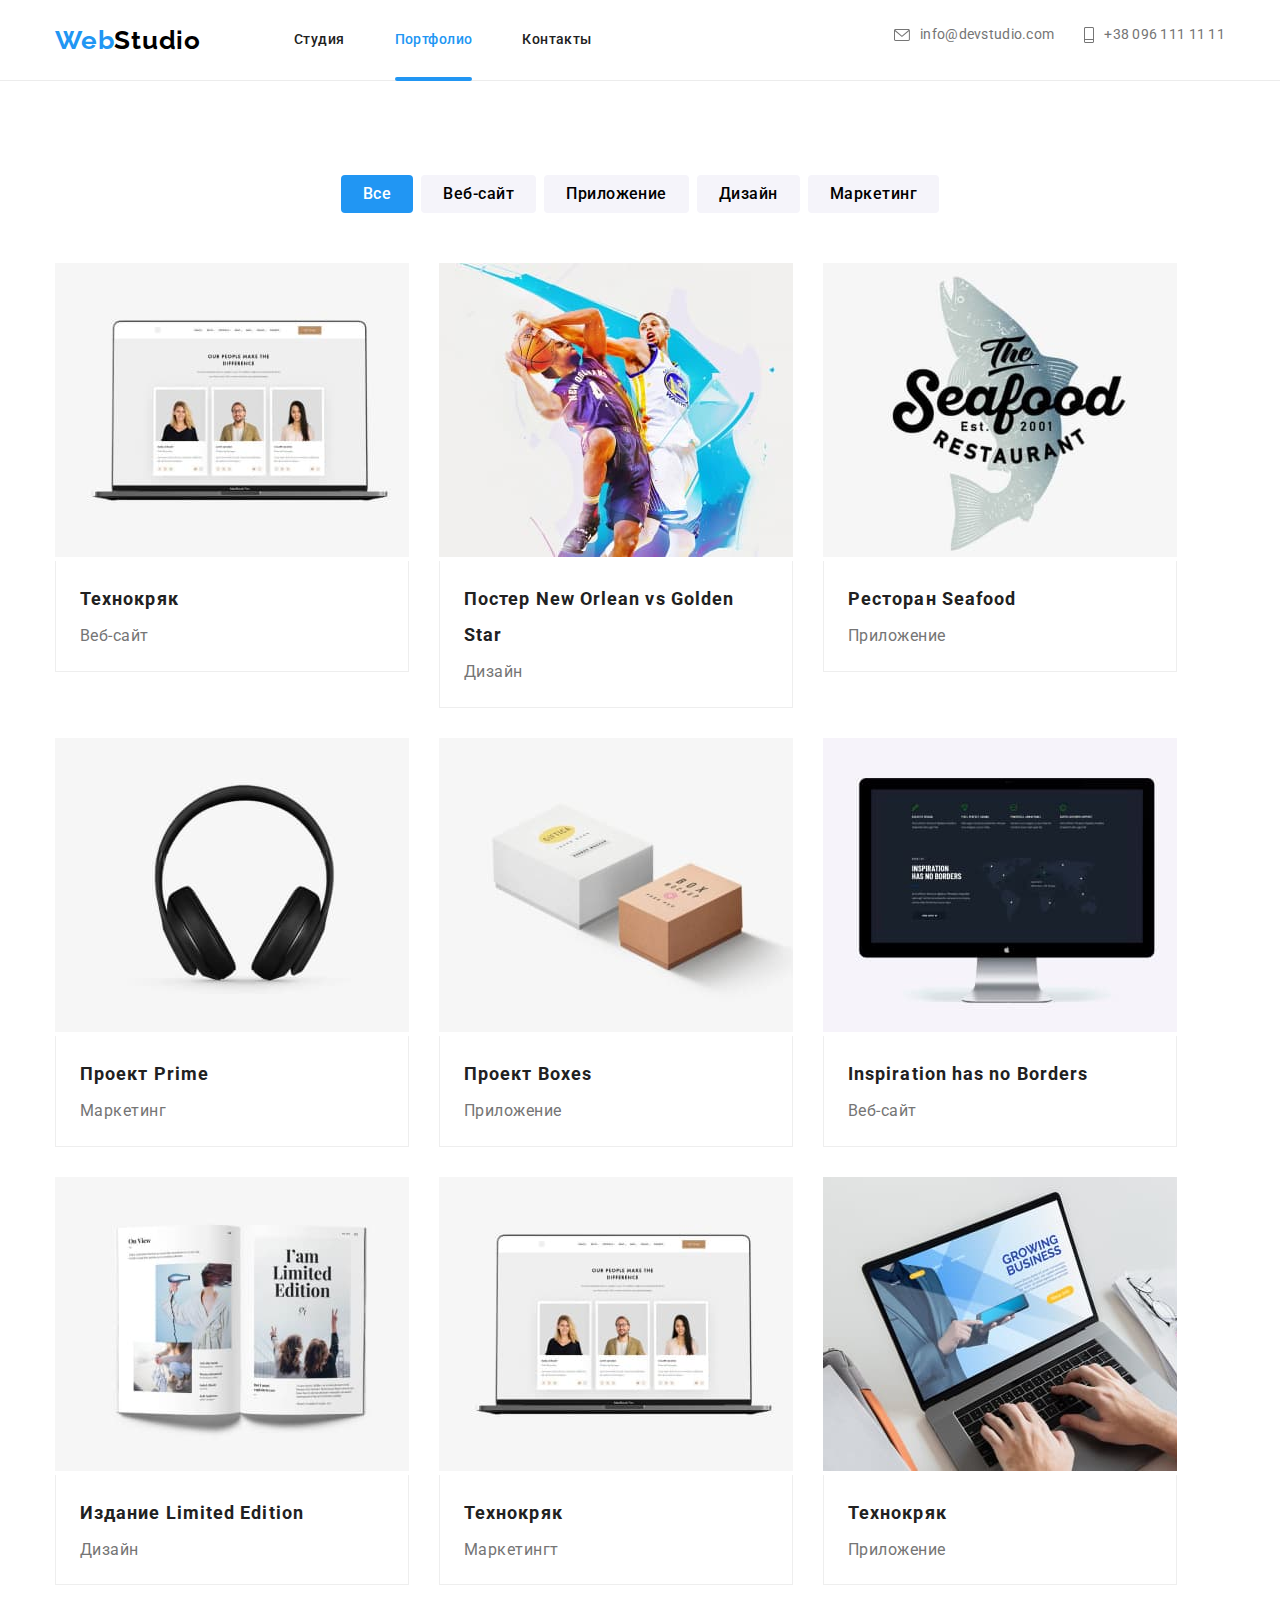
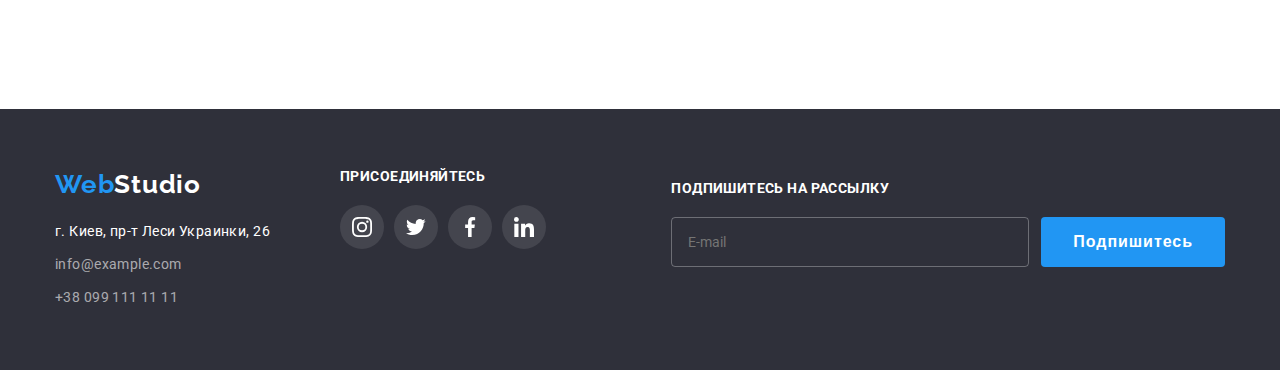
==== commit f1643e98: "Домашня робота 8" ====
--- a/portfolio.html
+++ b/portfolio.html
@@ -18,7 +18,7 @@
         <div class="site-header__container container">
                 <a href="./index.html" class="logo link" lang="en"><span class="web-logo">Web</span>Studio</a>
 
-                <button class="menu-button" js-open-menu>
+                <button class="menu-button" data-menu-open>
                     <svg class="menu-button__icon">
                         <use href="./images/icons.svg#icon-menu-burger"></use>
                     </svg>
@@ -52,9 +52,9 @@
                 </ul>
         </div>
 
-        <div class="mobile-menu" js-menu-container>
+        <div class="mobile-menu" data-menu>
             <div class="mobile-menu__container container">
-                <button class="mobile-menu__btn" js-close-menu>
+                <button class="mobile-menu__btn" data-menu-close>
                     <svg class="mobile-menu__btn-icon">
                         <use href="./images/icons.svg#icon-cross"></use>
                     </svg>
@@ -62,12 +62,12 @@
 
                 <ul class="list mobile-menu__nav">
                     <li class="item mobile-menu__nav-item"><a class="link mobile-menu__nav-link" href="./index.html">Студія</a></li>
-                    <li class="item mobile-menu__nav-item"><a class="link mobile-menu__nav-link" href="./portfolio.html">Портфоліо</a></li>
+                    <li class="item mobile-menu__nav-item"><a class="link mobile-menu__nav-link current" href="./portfolio.html">Портфоліо</a></li>
                     <li class="item mobile-menu__nav-item"><a class="link mobile-menu__nav-link" href="">Контакти</a></li>
                 </ul>
 
                 <ul class="list mobile-menu__contact">
-                    <li class="mobile-menu__contact-item"><a class="mobile-menu__contact-curent link" href="tel:+38 096 111 11 11">+38 096 111 11 11</a></li>
+                    <li class="mobile-menu__contact-item"><a class="mobile-menu__contact-curent link" href="tel:0961111111">+38 096 111 11 11</a></li>
                     <li class="mobile-menu__contact-item"><a class="mobile-menu__contact-link link" href="mailto:info@devstudio.com">info@devstudio.com</a></li>
                 </ul>
 
@@ -110,7 +110,7 @@
 
                                     <source srcset="./images/mobile-portfolio-website-img.jpg 1x, ./images/mobile-portfolio-website-img@2x.jpg 2x" media="(max-width: 767px)">
 
-                                    <img class="card-set__image" src="./images/portfolio-website-img.jpg" alt="ноутбук" width="370">
+                                    <img class="card-set__image" src="./images/portfolio-website-img.jpg" alt="ноутбук">
                                 </picture>
                                 <div class="overlay-content">
                                     <p class="hidden-content__text">Ресурс предлагает комплексные предложения с разным уровнем функционала и сервисов. Все это позволит посетителю получить исчерпывающие сведения о компании или частном лице.</p>
@@ -136,7 +136,7 @@
 
                                     <source srcset="./images/mobile-portfolio-poster-img.jpg 1x, ./images/mobile-portfolio-poster-img@2x.jpg 2x" media="(max-width: 767px)">
 
-                                    <img class="card-set__image" src="./images/portfolio-poster-img.jpg" alt="баскетбольный постер" width="370">
+                                    <img class="card-set__image" src="./images/portfolio-poster-img.jpg" alt="баскетбольный постер">
                                 </picture>
                                 
                                 <div class="overlay-content">
@@ -163,7 +163,7 @@
 
                                     <source srcset="./images/mobile-portfolio-fishposter-img.jpg 1x, ./images/mobile-portfolio-fishposter-img@2x.jpg 2x" media="(max-width: 767px)">
 
-                                    <img class="card-set__image" src="./images/portfolio-fishposter-img.jpg" alt="рыбный постер" width="370">
+                                    <img class="card-set__image" src="./images/portfolio-fishposter-img.jpg" alt="рыбный постер">
                                 </picture>
                                 
                                 <div class="overlay-content">
@@ -190,7 +190,7 @@
 
                                     <source srcset="./images/mobile-portfolio-earphones-img.jpg 1x, ./images/mobile-portfolio-earphones-img@2x.jpg 2x" media="(max-width: 767px)">
 
-                                    <img class="card-set__image" src="./images/portfolio-earphones-img.jpg" alt="наушники" width="370">
+                                    <img class="card-set__image" src="./images/portfolio-earphones-img.jpg" alt="наушники">
                                 </picture>
                                 
                                 <div class="overlay-content">
@@ -217,7 +217,7 @@
 
                                     <source srcset="./images/mobile-portfolio-box-img.jpg 1x, ./images/mobile-portfolio-box-img@2x.jpg 2x" media="(max-width: 767px)">
 
-                                    <img class="card-set__image" src="./images/portfolio-box-img.jpg" alt="коробки" width="370">
+                                    <img class="card-set__image" src="./images/portfolio-box-img.jpg" alt="коробки">
                                 </picture>
                                 
                                 <div class="overlay-content">
@@ -244,7 +244,7 @@
 
                                     <source srcset="./images/mobile-portfolio-website-pc-img.jpg 1x, ./images/mobile-portfolio-website-pc-img@2x.jpg 2x" media="(max-width: 767px)">
 
-                                    <img class="card-set__image" src="./images/portfolio-website-pc-img.jpg" alt="персональный компьютер" width="370">
+                                    <img class="card-set__image" src="./images/portfolio-website-pc-img.jpg" alt="персональный компьютер">
                                 </picture>
                                 
                                 <div class="overlay-content">
@@ -271,7 +271,7 @@
 
                                     <source srcset="./images/mobile-portfolio-magazine-img.jpg 1x, ./images/mobile-portfolio-magazine-img@2x.jpg 2x" media="(max-width: 767px)">
 
-                                    <img class="card-set__image" src="./images/portfolio-magazine-img.jpg" alt="журнал" width="370">
+                                    <img class="card-set__image" src="./images/portfolio-magazine-img.jpg" alt="журнал">
                                 </picture>
                                 
                                 <div class="overlay-content">
@@ -298,7 +298,7 @@
 
                                     <source srcset="./images/mobile-portfolio-tag-img.jpg 1x, ./images/mobile-portfolio-tag-img@2x.jpg 2x" media="(max-width: 767px)">
 
-                                    <img class="card-set__image" src="./images/portfolio-tag-img.jpg" alt="бирка" width="370">
+                                    <img class="card-set__image" src="./images/portfolio-tag-img.jpg" alt="бирка">
                                 </picture>
                                 
                                 <div class="overlay-content">
@@ -325,7 +325,7 @@
 
                                     <source srcset="./images/mobile-portfolio-laptop-img.jpg 1x, ./images/mobile-portfolio-laptop-img@2x.jpg 2x" media="(max-width: 767px)">
 
-                                    <img class="card-set__image" src="./images/portfolio-laptop-img.jpg" alt="ноутбук" width="370">
+                                    <img class="card-set__image" src="./images/portfolio-laptop-img.jpg" alt="ноутбук">
                                 </picture>
                                 
                                 <div class="overlay-content">
--- a/css/main.min.css
+++ b/css/main.min.css
@@ -1 +1 @@
-:root{--primery-text-color: #212121;--secondary-text-color: #ffffff;--accent-color: #2196f3;--secondary-accent-color: #188ce8;--logo-black-color: #000000;--header-border-color: #ececec;--secondary-bg-color: #2f303a;--contact-color: #757575;--footer-contact-color: rgba(255, 255, 255, 0.6);--elements-bg-color: rgba(255, 255, 255, 0.1);--input-border-color: rgba(255, 255, 255, 0.3);--backdrop-color: rgba(0, 0, 0, 0.2);--button-border-color: rgba(0, 0, 0, 0.1);--modal-input-border-color: rgba(33, 33, 33, 0.2);--secondary-section-bg-color: #f5f4fa;--semi-transparent-bg: rgba(47, 48, 58, 0.8);--hidden-content-bg-color: rgba(33, 150, 243, 0.9);--icon-color: #afb1b8}body{box-sizing:border-box;font-size:14px;line-height:1.14;font-family:"Roboto",sans-serif;color:var(--primery-text-color)}h1,h2,h3,h4,h5,h6,p,ul,li{margin:0;padding:0}.list{list-style-type:none}.link{text-decoration:none}.container{width:480px;margin:0 auto;padding-right:15px;padding-left:15px}@media screen and (max-width: 479px){.container{width:100%}}@media screen and (min-width: 768px){.container{width:768px}}@media screen and (min-width: 1200px){.container{width:1200px}}.btn{display:block;padding:10px 32px;font-family:"Robot",sans-serif;font-weight:700;color:var(--secondary-text-color);font-size:16px;line-height:1.87;letter-spacing:.06em;background-color:var(--accent-color);border:none;border-radius:4px;cursor:pointer}.btn:hover,.btn:focus{background-color:var(--secondary-accent-color);box-shadow:0px 4px 4px var(--elements-bg-color)}.mobile-menu{position:fixed;top:0;left:0;z-index:100;width:100%;height:100%;background-color:var(--secondary-text-color);opacity:0;visibility:none;pointer-events:none;transition:opacity 250ms cubic-bezier(0.4, 0, 0.2, 1),visibility 250ms cubic-bezier(0.4, 0, 0.2, 1)}.mobile-menu.is-open{opacity:1;visibility:visible;pointer-events:auto}.mobile-menu__container{width:480px;position:relative}@media screen and (max-width: 479px){.mobile-menu__container{width:100%}}.mobile-menu__nav{margin-left:25px;padding-top:48px}.mobile-menu__nav-item:not(:last-child){margin-bottom:32px}.mobile-menu__contact{margin-top:auto;margin-left:25px;margin-bottom:64px}.mobile-menu__contact-item:first-child{margin-bottom:32px;font-size:34px;line-height:1.17}.mobile-menu__contact-curent{color:var(--accent-color)}.mobile-menu__contact-link{color:var(--contact-color);font-size:28px;line-height:1.17}.mobile-menu__btn{position:absolute;top:10px;right:15px;margin-left:auto;border:none;background-color:rgba(0,0,0,0);padding:0;line-height:0}.mobile-menu__btn-icon{width:40px;height:40px}.mobile-menu__btn-icon:hover,.mobile-menu__btn-icon:focus{fill:var(--accent-color)}@media screen and (min-width: 768px){.mobile-menu{display:none}}.mobile-menu__nav{margin-bottom:302px}.mobile-menu__nav-link{display:inline-block;color:var(--primery-text-color)}.mobile-menu__nav-link{font-size:40px;line-height:1.17}.mobile-menu__nav-link:hover,.mobile-menu__nav-link:focus{color:var(--accent-color)}.social-list{display:flex;margin-left:25px}.social-list__item:not(:last-of-type){padding-right:10px;border-right:1px solid var(--modal-input-border-color)}.social-list__item:not(:first-of-type){padding-left:10px}.social-list__link{color:var(--accent-color);font-size:18px;line-height:1.22}.site-header{border-bottom:solid 1px var(--header-border-color);position:relative}.site-header__container{display:flex;align-items:center}.menu-button{margin-left:auto;border:none;background-color:rgba(0,0,0,0);padding:0;line-height:0}.menu-button__icon{width:40px;height:40px}@media screen and (min-width: 768px){.menu-button{display:none}}.logo{margin-right:88px;padding-top:24px;padding-bottom:24px;font-family:"Raleway",sans-serif;color:var(--logo-black-color);font-weight:700;font-size:26px;line-height:1.19;letter-spacing:.03em}.web-logo{color:var(--accent-color)}@media screen and (min-width: 1200px){.logo{margin-right:93px}}.site-nav{display:none}@media screen and (min-width: 768px){.site-nav{display:flex}.site-nav__link{position:relative;display:inline-block;padding-top:32px;padding-bottom:32px;color:var(--primery-text-color);font-weight:500;font-size:14px;line-height:1.14;letter-spacing:.03em;transition:color 250ms cubic-bezier(0.4, 0, 0.2, 1)}.site-nav__item:not(:last-child){margin-right:50px}.site-nav__link:hover,.site-nav__link:focus{color:var(--accent-color)}.site-nav__link--current{color:var(--accent-color)}.site-nav__link--current::after{content:"";position:absolute;bottom:-1px;display:block;width:100%;height:4px;background-color:var(--accent-color);border-radius:4px}}.site-contact{display:none}@media screen and (min-width: 768px){.site-contact{display:block;margin-left:auto}.site-contact__item:not(:last-child){margin-bottom:10px}.site-contact__link{display:flex;align-items:center;color:var(--contact-color);font-size:12px;line-height:1.17;letter-spacing:.02em;transition:color 250ms cubic-bezier(0.4, 0, 0.2, 1)}.site-contact__link:hover,.site-contact__link:focus{color:var(--accent-color)}.site-contact__icon{width:14px;height:10px;fill:currentColor;margin-right:10px}.icon-phone{width:10px;height:14px}}@media screen and (min-width: 1200px){.site-contact{display:flex}.site-contact__item:not(:last-child){margin-right:30px}.site-contact__link{font-size:14px;line-height:1.14}.site-contact__icon{width:16px;height:12px}.icon-phone{width:10px;height:16px}}.hero{padding-top:178px;padding-bottom:178px;background-image:linear-gradient(rgba(47, 48, 58, 0.4), rgba(47, 48, 58, 0.4)),url(../images/mobile-hero-img.jpg);background-size:cover;background-repeat:no-repeat;background-color:var(--secondary-bg-color)}.hero__title{margin-bottom:30px;color:var(--secondary-text-color);font-weight:900;font-size:26px;line-height:1.61;letter-spacing:.06em;text-align:center;text-transform:uppercase}.hero__button{margin-right:auto;margin-left:auto}@media(min-device-pixel-ratio: 2),(-webkit-min-device-pixel-ratio: 2),(min-resolution: 192dpi),(min-resolution: 2dppx){.hero{background-image:linear-gradient(rgba(47, 48, 58, 0.4), rgba(47, 48, 58, 0.4)),url(../images/mobile-hero-img@2x.jpg)}}@media screen and (min-width: 768px){.hero{background-image:linear-gradient(rgba(47, 48, 58, 0.4), rgba(47, 48, 58, 0.4)),url(../images/tablet-hero-img.jpg)}}@media screen and (min-width: 768px)and (min-device-pixel-ratio: 2),screen and (min-width: 768px)and (-webkit-min-device-pixel-ratio: 2),screen and (min-width: 768px)and (min-resolution: 192dpi),screen and (min-width: 768px)and (min-resolution: 2dppx){.hero{background-image:linear-gradient(rgba(47, 48, 58, 0.4), rgba(47, 48, 58, 0.4)),url(../images/tablet-hero-img@2x.jpg)}}@media screen and (min-width: 1200px){.hero{background-image:linear-gradient(rgba(47, 48, 58, 0.4), rgba(47, 48, 58, 0.4)),url(../images/desktop-hero-img.jpg)}}@media screen and (min-width: 1200px)and (min-device-pixel-ratio: 2),screen and (min-width: 1200px)and (-webkit-min-device-pixel-ratio: 2),screen and (min-width: 1200px)and (min-resolution: 192dpi),screen and (min-width: 1200px)and (min-resolution: 2dppx){.hero{background-image:linear-gradient(rgba(47, 48, 58, 0.4), rgba(47, 48, 58, 0.4)),url(../images/desktop-hero-img@2x.jpg)}}.features{padding-top:94px}.features__icon-box{display:flex;justify-content:center;align-items:center;width:100%;height:120px;margin-bottom:30px;background-color:var(--secondary-section-bg-color);border-radius:4px}.features__icon{width:70px;height:70px}.features__title{margin-bottom:10px;text-align:center;font-weight:700;line-height:1.14;letter-spacing:.03em;text-transform:uppercase}.features__describe{color:var(--contact-color);line-height:1.71;letter-spacing:.03em}@media screen and (min-width: 768px){.features__list{display:flex;flex-wrap:wrap}.features__icon-box{width:354px}.features__item{width:354px}.features__item:not(:nth-child(2n)){margin-right:30px}.features__title{text-align:start}}@media screen and (min-width: 1200px){.features__icon-box{width:270px}.features__item:not(:last-child){margin-right:30px}.features__item{width:270px}}.occupation{display:none}@media screen and (min-width: 1200px){.occupation{display:block;padding-top:94px;padding-bottom:94px}.occupation__title{margin-bottom:50px;font-weight:700;font-size:36px;line-height:1.16;text-align:center;letter-spacing:.03em}.occupation__list{display:flex}.occupation__item{position:relative;min-width:370px;background-color:var(--secondary-section-bg-color)}.occupation__item:not(:last-of-type){margin-right:30px}.occupation__item::before{content:"";position:absolute;bottom:0;right:0;width:100%;height:70px;background-color:var(--semi-transparent-bg)}.occupation__image{display:block}.occupation__subtitle{position:absolute;left:83px;bottom:27px;color:var(--secondary-text-color);font-weight:700;font-size:14px;line-height:1.14;letter-spacing:.03em;text-transform:uppercase}}.team{padding-top:94px;padding-bottom:94px;background-color:var(--secondary-section-bg-color)}.team__title{margin-bottom:50px;font-weight:700;font-size:36px;line-height:1.16;text-align:center;letter-spacing:.03em}.team__item{background-color:var(--secondary-text-color);box-shadow:0px 1px 3px rgba(0,0,0,.12),0px 1px 1px rgba(0,0,0,.14),0px 2px 1px rgba(0,0,0,.2);border-radius:0px 0px 4px 4px}.team__name{margin-top:30px;margin-bottom:10px;font-weight:500;font-size:16px;line-height:1.18;text-align:center;letter-spacing:.03em}.team__role{margin-bottom:16px;color:var(--contact-color);font-size:16px;line-height:1.18;text-align:center;letter-spacing:.03em}.team__social-list{display:flex;justify-content:center;margin-bottom:30px}.team__social:not(:last-of-type){margin-right:10px}.team__social-link{position:relative;display:inline-block;width:44px;height:44px;color:var(--icon-color);border-radius:50%;transition:color 250ms cubic-bezier(0.4, 0, 0.2, 1),background-color 250ms cubic-bezier(0.4, 0, 0.2, 1)}.team__social-link:hover,.team__social-link:focus{color:var(--secondary-text-color);background-color:var(--accent-color)}.team__social-icon{position:absolute;top:50%;left:50%;transform:translate(-50%, -50%);width:20px;height:20px;fill:currentColor}@media screen and (max-width: 479px){.team__image{width:100%}}@media screen and (min-width: 768px){.team__list{display:flex;flex-wrap:wrap}.team__item:not(:nth-child(2n)){margin-right:30px}.team__item:nth-child(n+1){margin-bottom:30px}}@media screen and (min-width: 1200px){.team__item:not(:last-of-type){margin-right:30px}}.customers{padding-top:94px;padding-bottom:94px}.customers__title{margin-bottom:50px;font-weight:700;font-size:36px;line-height:1.16;text-align:center;letter-spacing:.03em}.customers__list{display:flex;flex-wrap:wrap}.customers__item{width:210px;margin-top:30px;margin-left:30px}.customers__item:nth-of-type(2n + 1){margin-left:0}.customers__item:nth-of-type(-n + 2){margin-top:0}.customers__link{position:relative;display:block;width:100%;height:92px;color:var(--icon-color);border:1px solid currentColor;border-radius:4px;transition:color 250ms cubic-bezier(0.4, 0, 0.2, 1)}.customers__link:hover,.customers__link:focus{color:var(--accent-color)}.customers__icon{position:absolute;top:50%;left:50%;transform:translate(-50%, -50%);width:106px;height:62px;fill:currentColor}@media screen and (max-width: 479px){.customers__item{width:calc((100% - 30px)/2)}}@media screen and (min-width: 768px){.customers__item{width:226px}.customers__item:nth-of-type(2n + 1){margin-left:30px}.customers__item:nth-of-type(-n + 2){margin-top:30px}.customers__item:nth-of-type(3n + 1){margin-left:0}.customers__item:nth-of-type(-n + 3){margin-top:0}}@media screen and (min-width: 1200px){.customers__item{width:170px;margin:0}.customers__item:nth-of-type(2n + 1){margin-left:0}.customers__list{justify-content:space-between}}.portfolio{padding-top:94px;padding-bottom:94px}.filter{display:flex;flex-wrap:wrap;justify-content:start;margin-bottom:50px}.filter__item:not(:last-of-type){margin-right:8px}.filter__button{display:block;padding:6px 22px;font-family:inherit;font-weight:500;font-size:16px;line-height:1.62;letter-spacing:.03em;background-color:var(--secondary-section-bg-color);border:none;border-radius:4px;cursor:pointer}.filter__button:hover{color:var(--secondary-text-color);background-color:var(--accent-color);box-shadow:0px 3px 1px rgba(0,0,0,.1),0px 1px 2px rgba(0,0,0,.08),0px 2px 2px rgba(0,0,0,.12)}.filter--current{color:var(--secondary-text-color);background-color:var(--accent-color)}@media screen and (min-width: 768px){.filter{flex-wrap:nowrap;justify-content:center}}.card-set__item:not(:last-child){margin-bottom:30px}.card-set__link{display:block;color:var(--primery-text-color);transition:box-shadow 250ms cubic-bezier(0.4, 0, 0.2, 1);width:370px}.card-set__link:hover,.card-set__link:focus{box-shadow:0px 1px 1px rgba(0,0,0,.12),0px 4px 4px rgba(0,0,0,.06),1px 4px 6px rgba(0,0,0,.16)}.card-set__link:hover .overlay-content{transform:translateY(0)}.hidden-content{position:relative;overflow:hidden}.overlay-content{position:absolute;top:0;left:0;width:100%;height:100%;transform:translateY(101%);transition:transform 250ms cubic-bezier(0.4, 0, 0.2, 1);background-color:var(--hidden-content-bg-color)}.hidden-content__text{position:absolute;top:63px;right:24px;bottom:63px;left:24px;color:var(--secondary-text-color);font-size:18px;line-height:1.55;letter-spacing:.03em}.portfolio__container{padding:20px 24px;border-right:1px solid #eee;border-bottom:1px solid #eee;border-left:1px solid #eee}.card-set__title{margin-bottom:4px;font-weight:700;font-size:18px;line-height:2;letter-spacing:.06em}.card-set__description{color:var(--contact-color);font-size:16px;line-height:1.87;letter-spacing:.03em}@media screen and (min-width: 768px){.card-set{display:flex;flex-wrap:wrap}.card-set__item{margin-top:30px;margin-left:30px;margin-bottom:0}.card-set__item:nth-of-type(2n + 1){margin-left:0}.card-set__item:nth-of-type(-n + 2){margin-top:0}.card-set__link{width:354px}}@media screen and (min-width: 1200px){.card-set__item:nth-of-type(3n + 1){margin-left:0}.card-set__item:nth-of-type(-n + 3){margin-top:0}}.site-footer{color:var(--secondary-text-color);background-color:var(--secondary-bg-color);text-align:center}.site-footer>.container{align-items:baseline;padding-top:60px;padding-bottom:60px}.site-footer .logo{display:block;padding:0;margin-right:0;margin-bottom:20px;color:var(--secondary-text-color)}.address-container{margin-bottom:60px}.address-container__text{margin-bottom:9px;font-style:normal;font-size:14px;line-height:1.71;letter-spacing:.03em}.address-container__link{font-style:normal;color:var(--footer-contact-color);font-size:14px;line-height:1.71;letter-spacing:.03em;transition:color 250ms cubic-bezier(0.4, 0, 0.2, 1)}.address-container__link:hover,.address-container__link:focus{color:var(--accent-color)}.address-container__item:first-of-type{margin-bottom:9px}@media screen and (min-width: 768px){.site-footer__container{display:flex;justify-content:space-around}}@media screen and (min-width: 1200px){.site-footer{text-align:start}.site-footer>.container{display:flex}}.social-container{margin-bottom:60px}.social-container__text{margin-bottom:20px;font-weight:700;font-size:14px;line-height:1.14;letter-spacing:.03em;text-transform:uppercase}.social-container__list{display:flex;justify-content:center}.social-container__item:not(:last-of-type){margin-right:10px}.social-container__link{display:block;width:44px;height:44px;position:relative;color:var(--secondary-text-color);background-color:var(--elements-bg-color);border-radius:50%;transition:background-color 250ms cubic-bezier(0.4, 0, 0.2, 1)}.social-container__link:hover,.social-container__link:focus{background-color:var(--accent-color)}.social-container__icon{position:absolute;top:50%;left:50%;transform:translate(-50%, -50%);width:20px;height:20px;fill:currentColor}@media screen and (min-width: 1200px){.social-container{margin-left:70px}}.subscribe{margin-left:auto}.input-field{outline:none;border:solid 1px var(--modal-input-border-color);border-radius:4px;background-color:inherit;transition:border 250ms cubic-bezier(0.4, 0, 0.2, 1)}.input-field:focus{border:1px solid var(--accent-color)}.subscribe__field{width:100%;height:50px;margin-bottom:20px;padding-left:16px;color:var(--secondary-text-color);border:solid 1px var(--input-border-color)}.subscribe__button{margin-right:auto;margin-left:auto}.subscribe__text{margin-bottom:20px;font-weight:700;font-size:14px;line-height:1.14;letter-spacing:.03em;text-transform:uppercase}@media screen and (min-width: 1200px){.subscribe__form{display:flex}.subscribe__field{width:358px;margin-right:12px;margin-bottom:0}.subscribe__button{margin-right:0;margin-left:0}}.backdrop{position:fixed;top:0;right:0;width:100%;height:100%;opacity:1;background-color:var(--backdrop-color);transition:opacity 250ms cubic-bezier(0.4, 0, 0.2, 1)}.is-hidden{opacity:0;pointer-events:none;transition:opacity 250ms cubic-bezier(0.4, 0, 0.2, 1)}.backdrop.is-hidden .modal{transform:scale(1.2) translate(-50%, -50%)}.modal{position:absolute;top:50%;left:50%;transform:scale(1) translate(-50%, -50%);padding:40px;width:450px;height:609px;background-color:var(--secondary-text-color);border-radius:4px;box-shadow:0px 1px 3px rgba(0,0,0,.12),0px 1px 1px rgba(0,0,0,.14),0px 2px 1px rgba(0,0,0,.2);transition:transform 250ms cubic-bezier(0.4, 0, 0.2, 1);transform-origin:top left}.modal__button{position:absolute;top:8px;right:8px;display:flex;justify-content:center;align-items:center;width:30px;height:30px;background-color:inherit;border:1px solid var(--button-border-color);border-radius:50%;cursor:pointer;transition:color 250ms cubic-bezier(0.4, 0, 0.2, 1)}.modal__button:hover,.modal__button:focus{color:var(--accent-color)}.modal__button-icon{width:11px;height:11px;fill:currentColor}@media screen and (max-width: 479px){.modal{width:95vw}}@media screen and (min-width: 1200px){.modal{width:528px;height:581px}}.order{display:flex;flex-direction:column;color:var(--contact-color)}.order__text{margin-bottom:12px;color:var(--primery-text-color);font-weight:700;font-size:20px;line-height:1.15;text-align:center}.order__label{position:relative;display:flex;flex-direction:column;margin-bottom:10px}.order__field{height:40px;padding-left:42px;margin-top:4px}.order__icon{position:absolute;bottom:14px;left:15px;transition:fill 250ms cubic-bezier(0.4, 0, 0.2, 1)}.order__field:focus+.order__icon{fill:var(--accent-color)}.order__icon-name{width:12px;height:12px}.order__icon-tel{width:13px;height:13px}.order__icon-email{width:15px;height:12px}.order__comment{margin-bottom:20px}.order__comment-text{display:flex;flex-direction:column;padding:12px 16px;margin-top:4px;width:100%;height:120px;resize:none}.order__confirm{display:flex;justify-content:center;align-items:center;margin-bottom:30px;font-size:12px;line-height:1.17;letter-spacing:.03em;cursor:pointer}.confirm-check{position:absolute;width:1px;height:1px;margin:-1px;border:0;padding:0;white-space:nowrap;-webkit-clip-path:inset(100%);clip-path:inset(100%);clip:rect(0 0 0 0);overflow:hidden}.check-icon{display:inline-block;width:16px;height:15px;margin-right:7px;border:2px solid var(--primery-text-color);border-radius:4px}.confirm-check:checked+.check-icon{border-color:var(--accent-color);background-color:var(--accent-color);background-image:url(../images/icon-check.svg);background-size:contain;background-origin:border-box}.confirm-check:focus+.check-icon{border-color:var(--secondary-accent-color)}.order__confirm-link{color:var(--accent-color);transition:color 250ms cubic-bezier(0.4, 0, 0.2, 1)}.order__confirm-link:hover,.order__confirm-link:focus{color:var(--secondary-accent-color)}.order__submit{padding:10px 55px;margin-right:auto;margin-left:auto}.order__submit:hover,.order__submit:focus{box-shadow:0px 4px 4px rgba(0,0,0,.15)}@media screen and (min-width: 1200px){.order__confirm{font-size:14px;line-height:1.71}}/*# sourceMappingURL=main.min.css.map */+:root{--primery-text-color: #212121;--secondary-text-color: #ffffff;--accent-color: #2196f3;--secondary-accent-color: #188ce8;--logo-black-color: #000000;--header-border-color: #ececec;--secondary-bg-color: #2f303a;--contact-color: #757575;--footer-contact-color: rgba(255, 255, 255, 0.6);--elements-bg-color: rgba(255, 255, 255, 0.1);--input-border-color: rgba(255, 255, 255, 0.3);--backdrop-color: rgba(0, 0, 0, 0.2);--button-border-color: rgba(0, 0, 0, 0.1);--modal-input-border-color: rgba(33, 33, 33, 0.2);--secondary-section-bg-color: #f5f4fa;--semi-transparent-bg: rgba(47, 48, 58, 0.8);--hidden-content-bg-color: rgba(33, 150, 243, 0.9);--icon-color: #afb1b8}body{box-sizing:border-box;font-size:14px;line-height:1.14;font-family:"Roboto",sans-serif;color:var(--primery-text-color)}h1,h2,h3,h4,h5,h6,p,ul,li{margin:0;padding:0}.list{list-style-type:none}.link{text-decoration:none}.container{width:480px;margin:0 auto;padding-right:15px;padding-left:15px}@media screen and (max-width: 479px){.container{width:100%}}@media screen and (min-width: 768px){.container{width:768px}}@media screen and (min-width: 1200px){.container{width:1200px}}.btn{display:block;padding:10px 32px;font-family:"Robot",sans-serif;font-weight:700;color:var(--secondary-text-color);font-size:16px;line-height:1.87;letter-spacing:.06em;background-color:var(--accent-color);border:none;border-radius:4px;cursor:pointer}.btn:hover,.btn:focus{background-color:var(--secondary-accent-color);box-shadow:0px 4px 4px var(--elements-bg-color)}.mobile-menu{position:fixed;top:0;left:0;z-index:100;width:100%;height:100%;background-color:var(--secondary-text-color);opacity:0;visibility:none;pointer-events:none;transition:opacity 250ms cubic-bezier(0.4, 0, 0.2, 1),visibility 250ms cubic-bezier(0.4, 0, 0.2, 1)}.mobile-menu.is-open{opacity:1;visibility:visible;pointer-events:auto}.mobile-menu__container{width:480px;position:relative}@media screen and (max-width: 479px){.mobile-menu__container{width:100%}}.mobile-menu__nav{margin-left:25px;padding-top:48px}.mobile-menu__nav-item:not(:last-child){margin-bottom:32px}.mobile-menu__contact{margin-top:auto;margin-left:25px;margin-bottom:64px}.mobile-menu__contact-item:first-child{margin-bottom:32px;font-size:34px;line-height:1.17}.mobile-menu__contact-curent{color:var(--accent-color)}.mobile-menu__contact-link{color:var(--contact-color);font-size:28px;line-height:1.17}.mobile-menu__btn{position:absolute;top:10px;right:15px;margin-left:auto;border:none;background-color:rgba(0,0,0,0);padding:0;line-height:0}.mobile-menu__btn-icon{width:40px;height:40px}.mobile-menu__btn-icon:hover,.mobile-menu__btn-icon:focus{fill:var(--accent-color)}@media screen and (min-width: 768px){.mobile-menu{display:none}}.mobile-menu__nav{margin-bottom:302px}.mobile-menu__nav-link{display:inline-block;color:var(--primery-text-color)}.mobile-menu__nav-link{font-size:40px;line-height:1.17}.mobile-menu__nav-link:hover,.mobile-menu__nav-link:focus{color:var(--accent-color)}.social-list{display:flex;margin-left:25px}.social-list__item:not(:last-of-type){padding-right:10px;border-right:1px solid var(--modal-input-border-color)}.social-list__item:not(:first-of-type){padding-left:10px}.social-list__link{color:var(--accent-color);font-size:18px;line-height:1.22}.current{color:var(--accent-color)}.site-header{border-bottom:solid 1px var(--header-border-color);position:relative}.site-header__container{display:flex;align-items:center}.menu-button{margin-left:auto;border:none;background-color:rgba(0,0,0,0);padding:0;line-height:0}.menu-button__icon{width:40px;height:40px}@media screen and (min-width: 768px){.menu-button{display:none}}.logo{margin-right:88px;padding-top:24px;padding-bottom:24px;font-family:"Raleway",sans-serif;color:var(--logo-black-color);font-weight:700;font-size:26px;line-height:1.19;letter-spacing:.03em}.web-logo{color:var(--accent-color)}@media screen and (min-width: 1200px){.logo{margin-right:93px}}.site-nav{display:none}@media screen and (min-width: 768px){.site-nav{display:flex}.site-nav__link{position:relative;display:inline-block;padding-top:32px;padding-bottom:32px;color:var(--primery-text-color);font-weight:500;font-size:14px;line-height:1.14;letter-spacing:.03em;transition:color 250ms cubic-bezier(0.4, 0, 0.2, 1)}.site-nav__item:not(:last-child){margin-right:50px}.site-nav__link:hover,.site-nav__link:focus{color:var(--accent-color)}.site-nav__link--current{color:var(--accent-color)}.site-nav__link--current::after{content:"";position:absolute;bottom:-1px;display:block;width:100%;height:4px;background-color:var(--accent-color);border-radius:4px}}.site-contact{display:none}@media screen and (min-width: 768px){.site-contact{display:block;margin-left:auto}.site-contact__item:not(:last-child){margin-bottom:10px}.site-contact__link{display:flex;align-items:center;color:var(--contact-color);font-size:12px;line-height:1.17;letter-spacing:.02em;transition:color 250ms cubic-bezier(0.4, 0, 0.2, 1)}.site-contact__link:hover,.site-contact__link:focus{color:var(--accent-color)}.site-contact__icon{width:14px;height:10px;fill:currentColor;margin-right:10px}.icon-phone{width:10px;height:14px}}@media screen and (min-width: 1200px){.site-contact{display:flex}.site-contact__item:not(:last-child){margin-right:30px}.site-contact__link{font-size:14px;line-height:1.14}.site-contact__icon{width:16px;height:12px}.icon-phone{width:10px;height:16px}}.hero{padding-top:118px;padding-bottom:118px;background-image:linear-gradient(rgba(47, 48, 58, 0.4), rgba(47, 48, 58, 0.4)),url(../images/mobile-hero-img.jpg);background-size:cover;background-repeat:no-repeat;background-color:var(--secondary-bg-color)}.hero__title{margin-bottom:30px;color:var(--secondary-text-color);font-weight:900;font-size:26px;line-height:1.61;letter-spacing:.06em;text-align:center;text-transform:uppercase}.hero__button{margin-right:auto;margin-left:auto}@media(min-device-pixel-ratio: 2),(-webkit-min-device-pixel-ratio: 2),(min-resolution: 192dpi),(min-resolution: 2dppx){.hero{background-image:linear-gradient(rgba(47, 48, 58, 0.4), rgba(47, 48, 58, 0.4)),url(../images/mobile-hero-img@2x.jpg)}}@media screen and (min-width: 768px){.hero{background-image:linear-gradient(rgba(47, 48, 58, 0.4), rgba(47, 48, 58, 0.4)),url(../images/tablet-hero-img.jpg)}}@media screen and (min-width: 768px)and (min-device-pixel-ratio: 2),screen and (min-width: 768px)and (-webkit-min-device-pixel-ratio: 2),screen and (min-width: 768px)and (min-resolution: 192dpi),screen and (min-width: 768px)and (min-resolution: 2dppx){.hero{background-image:linear-gradient(rgba(47, 48, 58, 0.4), rgba(47, 48, 58, 0.4)),url(../images/tablet-hero-img@2x.jpg)}}@media screen and (min-width: 1200px){.hero{background-image:linear-gradient(rgba(47, 48, 58, 0.4), rgba(47, 48, 58, 0.4)),url(../images/desktop-hero-img.jpg)}.hero__title{font-size:44px;line-height:1.36}}@media screen and (min-width: 1200px)and (min-device-pixel-ratio: 2),screen and (min-width: 1200px)and (-webkit-min-device-pixel-ratio: 2),screen and (min-width: 1200px)and (min-resolution: 192dpi),screen and (min-width: 1200px)and (min-resolution: 2dppx){.hero{background-image:linear-gradient(rgba(47, 48, 58, 0.4), rgba(47, 48, 58, 0.4)),url(../images/desktop-hero-img@2x.jpg)}}.features{padding-top:94px}.features__icon-box{display:flex;justify-content:center;align-items:center;width:100%;height:120px;margin-bottom:30px;background-color:var(--secondary-section-bg-color);border-radius:4px}.features__icon{width:70px;height:70px}.features__title{margin-bottom:10px;text-align:center;font-weight:700;line-height:1.14;letter-spacing:.03em;text-transform:uppercase}.features__describe{color:var(--contact-color);line-height:1.71;letter-spacing:.03em}@media screen and (min-width: 768px){.features__list{display:flex;flex-wrap:wrap}.features__icon-box{width:354px}.features__item{width:354px}.features__item:not(:nth-child(2n)){margin-right:30px}.features__title{text-align:start}}@media screen and (min-width: 1200px){.features__icon-box{width:270px}.features__item:not(:last-child){margin-right:30px}.features__item{width:270px}}.occupation{display:none}@media screen and (min-width: 1200px){.occupation{display:block;padding-top:94px;padding-bottom:94px}.occupation__title{margin-bottom:50px;font-weight:700;font-size:36px;line-height:1.16;text-align:center;letter-spacing:.03em}.occupation__list{display:flex}.occupation__item{position:relative;min-width:370px;background-color:var(--secondary-section-bg-color)}.occupation__item:not(:last-of-type){margin-right:30px}.occupation__item::before{content:"";position:absolute;bottom:0;right:0;width:100%;height:70px;background-color:var(--semi-transparent-bg)}.occupation__image{display:block}.occupation__subtitle{position:absolute;left:83px;bottom:27px;color:var(--secondary-text-color);font-weight:700;font-size:14px;line-height:1.14;letter-spacing:.03em;text-transform:uppercase}}.team{padding-top:94px;padding-bottom:94px;background-color:var(--secondary-section-bg-color)}.team__title{margin-bottom:50px;font-weight:700;font-size:36px;line-height:1.16;text-align:center;letter-spacing:.03em}.team__item{background-color:var(--secondary-text-color);box-shadow:0px 1px 3px rgba(0,0,0,.12),0px 1px 1px rgba(0,0,0,.14),0px 2px 1px rgba(0,0,0,.2);border-radius:0px 0px 4px 4px}.team__name{margin-top:30px;margin-bottom:10px;font-weight:500;font-size:16px;line-height:1.18;text-align:center;letter-spacing:.03em}.team__role{margin-bottom:16px;color:var(--contact-color);font-size:16px;line-height:1.18;text-align:center;letter-spacing:.03em}.team__social-list{display:flex;justify-content:center;margin-bottom:30px}.team__social:not(:last-of-type){margin-right:10px}.team__social-link{position:relative;display:inline-block;width:44px;height:44px;color:var(--icon-color);border-radius:50%;transition:color 250ms cubic-bezier(0.4, 0, 0.2, 1),background-color 250ms cubic-bezier(0.4, 0, 0.2, 1)}.team__social-link:hover,.team__social-link:focus{color:var(--secondary-text-color);background-color:var(--accent-color)}.team__social-icon{position:absolute;top:50%;left:50%;transform:translate(-50%, -50%);width:20px;height:20px;fill:currentColor}@media screen and (max-width: 479px){.team__image{width:100%}}@media screen and (min-width: 768px){.team__list{display:flex;flex-wrap:wrap}.team__item:not(:nth-child(2n)){margin-right:30px}.team__item:nth-child(n+1){margin-bottom:30px}}@media screen and (min-width: 1200px){.team__item:not(:last-of-type){margin-right:30px}.team__item{margin-bottom:0}.team__list{flex-wrap:nowrap}.team__image{width:270px}}.customers{padding-top:94px;padding-bottom:94px}.customers__title{margin-bottom:50px;font-weight:700;font-size:36px;line-height:1.16;text-align:center;letter-spacing:.03em}.customers__list{display:flex;flex-wrap:wrap}.customers__item{width:210px;margin-top:30px;margin-left:30px}.customers__item:nth-of-type(2n + 1){margin-left:0}.customers__item:nth-of-type(-n + 2){margin-top:0}.customers__link{position:relative;display:block;width:100%;height:92px;color:var(--icon-color);border:1px solid currentColor;border-radius:4px;transition:color 250ms cubic-bezier(0.4, 0, 0.2, 1)}.customers__link:hover,.customers__link:focus{color:var(--accent-color)}.customers__icon{position:absolute;top:50%;left:50%;transform:translate(-50%, -50%);width:106px;height:62px;fill:currentColor}@media screen and (max-width: 479px){.customers__item{width:calc((100% - 30px)/2)}}@media screen and (min-width: 768px){.customers__item{width:226px}.customers__item:nth-of-type(2n + 1){margin-left:30px}.customers__item:nth-of-type(-n + 2){margin-top:30px}.customers__item:nth-of-type(3n + 1){margin-left:0}.customers__item:nth-of-type(-n + 3){margin-top:0}}@media screen and (min-width: 1200px){.customers__item{width:170px;margin:0}.customers__item:nth-of-type(2n + 1){margin-left:0}.customers__list{justify-content:space-between}}.portfolio{padding-top:94px;padding-bottom:94px}.filter{display:flex;flex-wrap:wrap;justify-content:start;margin-bottom:50px}.filter__item:not(:last-of-type){margin-right:8px}.filter__item:nth-child(n+4){margin-top:21px}.filter__button{display:block;padding:6px 22px;font-family:inherit;font-weight:500;font-size:16px;line-height:1.62;letter-spacing:.03em;background-color:var(--secondary-section-bg-color);border:none;border-radius:4px;cursor:pointer}.filter__button:hover{color:var(--secondary-text-color);background-color:var(--accent-color);box-shadow:0px 3px 1px rgba(0,0,0,.1),0px 1px 2px rgba(0,0,0,.08),0px 2px 2px rgba(0,0,0,.12)}.filter--current{color:var(--secondary-text-color);background-color:var(--accent-color)}@media screen and (min-width: 768px){.filter{flex-wrap:nowrap;justify-content:center}}@media screen and (min-width: 1200px){.filter__item:nth-child(n+4){margin-top:0}}.card-set__item:not(:last-child){margin-bottom:30px}.card-set__link{display:block;color:var(--primery-text-color);transition:box-shadow 250ms cubic-bezier(0.4, 0, 0.2, 1);width:450px}.card-set__link:hover,.card-set__link:focus{box-shadow:0px 1px 1px rgba(0,0,0,.12),0px 4px 4px rgba(0,0,0,.06),1px 4px 6px rgba(0,0,0,.16)}.card-set__link:hover .overlay-content{transform:translateY(0)}.hidden-content{position:relative;overflow:hidden}.overlay-content{position:absolute;top:0;left:0;width:100%;height:100%;transform:translateY(101%);transition:transform 250ms cubic-bezier(0.4, 0, 0.2, 1);background-color:var(--hidden-content-bg-color)}.hidden-content__text{position:absolute;top:63px;right:24px;bottom:63px;left:24px;color:var(--secondary-text-color);font-size:18px;line-height:1.55;letter-spacing:.03em}.portfolio__container{padding:20px 24px;border-right:1px solid #eee;border-bottom:1px solid #eee;border-left:1px solid #eee}.card-set__title{margin-bottom:4px;font-weight:700;font-size:18px;line-height:2;letter-spacing:.06em}.card-set__description{color:var(--contact-color);font-size:16px;line-height:1.87;letter-spacing:.03em}@media screen and (max-width: 479px){.card-set__link{width:100%}.card-set__image{width:100%}}@media screen and (min-width: 768px){.card-set{display:flex;flex-wrap:wrap}.card-set__item{margin-top:30px;margin-left:30px}.card-set__link{width:354px}}@media screen and (min-width: 1200px){.card-set__item:nth-of-type(3n + 1){margin-left:0}.card-set__item:nth-of-type(-n + 9){margin-top:0}}.site-footer{color:var(--secondary-text-color);background-color:var(--secondary-bg-color);text-align:center}.site-footer>.container{align-items:baseline;padding-top:60px;padding-bottom:60px}.site-footer .logo{display:block;padding:0;margin-right:0;margin-bottom:20px;color:var(--secondary-text-color)}.address-container{margin-bottom:60px}.address-container__text{margin-bottom:9px;font-style:normal;font-size:14px;line-height:1.71;letter-spacing:.03em}.address-container__link{font-style:normal;color:var(--footer-contact-color);font-size:14px;line-height:1.71;letter-spacing:.03em;transition:color 250ms cubic-bezier(0.4, 0, 0.2, 1)}.address-container__link:hover,.address-container__link:focus{color:var(--accent-color)}.address-container__item:first-of-type{margin-bottom:9px}@media screen and (min-width: 768px){.site-footer__container{display:flex;justify-content:space-around}}@media screen and (min-width: 1200px){.site-footer{text-align:start}.site-footer>.container{display:flex}.address-container{margin-bottom:0}}.social-container{margin-bottom:60px}.social-container__text{margin-bottom:20px;font-weight:700;font-size:14px;line-height:1.14;letter-spacing:.03em;text-transform:uppercase}.social-container__list{display:flex;justify-content:center}.social-container__item:not(:last-of-type){margin-right:10px}.social-container__link{display:block;width:44px;height:44px;position:relative;color:var(--secondary-text-color);background-color:var(--elements-bg-color);border-radius:50%;transition:background-color 250ms cubic-bezier(0.4, 0, 0.2, 1)}.social-container__link:hover,.social-container__link:focus{background-color:var(--accent-color)}.social-container__icon{position:absolute;top:50%;left:50%;transform:translate(-50%, -50%);width:20px;height:20px;fill:currentColor}@media screen and (min-width: 1200px){.social-container{margin-left:70px;margin-bottom:0}}.subscribe{margin-left:auto}.input-field{outline:none;border:solid 1px var(--modal-input-border-color);border-radius:4px;background-color:inherit;transition:border 250ms cubic-bezier(0.4, 0, 0.2, 1)}.input-field:focus{border:1px solid var(--accent-color)}.subscribe__field{width:100%;height:50px;margin-bottom:20px;padding-left:16px;color:var(--secondary-text-color);border:solid 1px var(--input-border-color)}.subscribe__button{margin-right:auto;margin-left:auto}.subscribe__text{margin-bottom:20px;font-weight:700;font-size:14px;line-height:1.14;letter-spacing:.03em;text-transform:uppercase}@media screen and (min-width: 768px){.subscribe__field{width:450px}}@media screen and (min-width: 1200px){.subscribe__form{display:flex}.subscribe__field{width:358px;margin-right:12px;margin-bottom:0}.subscribe__button{margin-right:0;margin-left:0}}.backdrop{position:fixed;top:0;right:0;width:100%;height:100%;opacity:1;background-color:var(--backdrop-color);transition:opacity 250ms cubic-bezier(0.4, 0, 0.2, 1)}.is-hidden{opacity:0;pointer-events:none;transition:opacity 250ms cubic-bezier(0.4, 0, 0.2, 1)}.backdrop.is-hidden .modal{transform:scale(1.2) translate(-50%, -50%)}.modal{position:absolute;top:50%;left:50%;transform:scale(1) translate(-50%, -50%);padding:40px;width:450px;height:609px;background-color:var(--secondary-text-color);border-radius:4px;box-shadow:0px 1px 3px rgba(0,0,0,.12),0px 1px 1px rgba(0,0,0,.14),0px 2px 1px rgba(0,0,0,.2);transition:transform 250ms cubic-bezier(0.4, 0, 0.2, 1);transform-origin:top left}.modal__button{position:absolute;top:8px;right:8px;display:flex;justify-content:center;align-items:center;width:30px;height:30px;background-color:inherit;border:1px solid var(--button-border-color);border-radius:50%;cursor:pointer;transition:color 250ms cubic-bezier(0.4, 0, 0.2, 1)}.modal__button:hover,.modal__button:focus{color:var(--accent-color)}.modal__button-icon{width:11px;height:11px;fill:currentColor}@media screen and (max-width: 479px){.modal{width:95vw}}@media screen and (min-width: 1200px){.modal{width:528px;height:581px}}.order{display:flex;flex-direction:column;color:var(--contact-color)}.order__text{margin-bottom:12px;color:var(--primery-text-color);font-weight:700;font-size:20px;line-height:1.15;text-align:center}.order__label{position:relative;display:flex;flex-direction:column;margin-bottom:10px}.order__field{height:40px;padding-left:42px;margin-top:4px}.order__icon{position:absolute;bottom:14px;left:15px;transition:fill 250ms cubic-bezier(0.4, 0, 0.2, 1)}.order__field:focus+.order__icon{fill:var(--accent-color)}.order__icon-name{width:12px;height:12px}.order__icon-tel{width:13px;height:13px}.order__icon-email{width:15px;height:12px}.order__comment{margin-bottom:20px}.order__comment-text{display:flex;flex-direction:column;padding:12px 16px;margin-top:4px;width:100%;height:120px;resize:none}.order__confirm{display:flex;justify-content:center;align-items:center;margin-bottom:30px;font-size:12px;line-height:1.17;letter-spacing:.03em;cursor:pointer}.confirm-check{position:absolute;width:1px;height:1px;margin:-1px;border:0;padding:0;white-space:nowrap;-webkit-clip-path:inset(100%);clip-path:inset(100%);clip:rect(0 0 0 0);overflow:hidden}.check-icon{display:inline-block;width:16px;height:15px;margin-right:7px;border:2px solid var(--primery-text-color);border-radius:4px}.confirm-check:checked+.check-icon{border-color:var(--accent-color);background-color:var(--accent-color);background-image:url(../images/icon-check.svg);background-size:contain;background-origin:border-box}.confirm-check:focus+.check-icon{border-color:var(--secondary-accent-color)}.order__confirm-link{color:var(--accent-color);transition:color 250ms cubic-bezier(0.4, 0, 0.2, 1)}.order__confirm-link:hover,.order__confirm-link:focus{color:var(--secondary-accent-color)}.order__submit{padding:10px 55px;margin-right:auto;margin-left:auto}.order__submit:hover,.order__submit:focus{box-shadow:0px 4px 4px rgba(0,0,0,.15)}@media screen and (min-width: 1200px){.order__confirm{font-size:14px;line-height:1.71}}/*# sourceMappingURL=main.min.css.map */